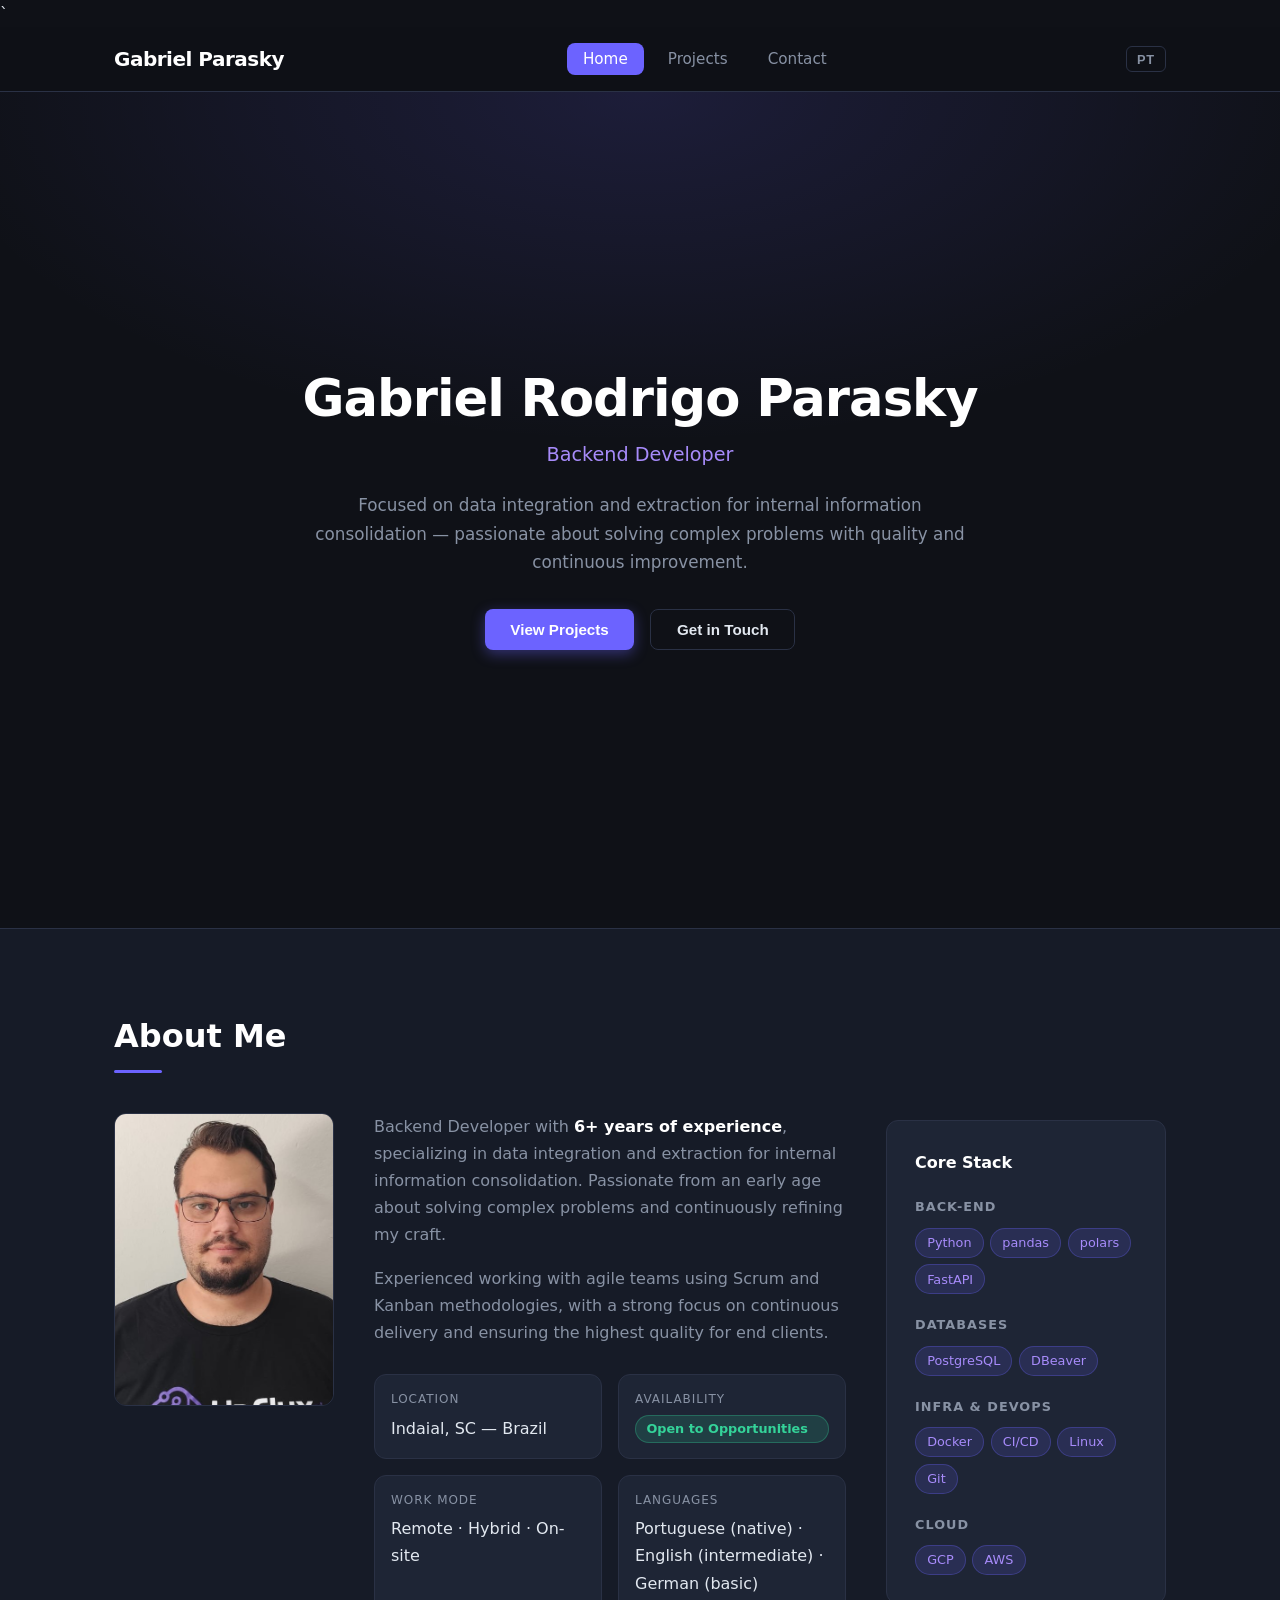
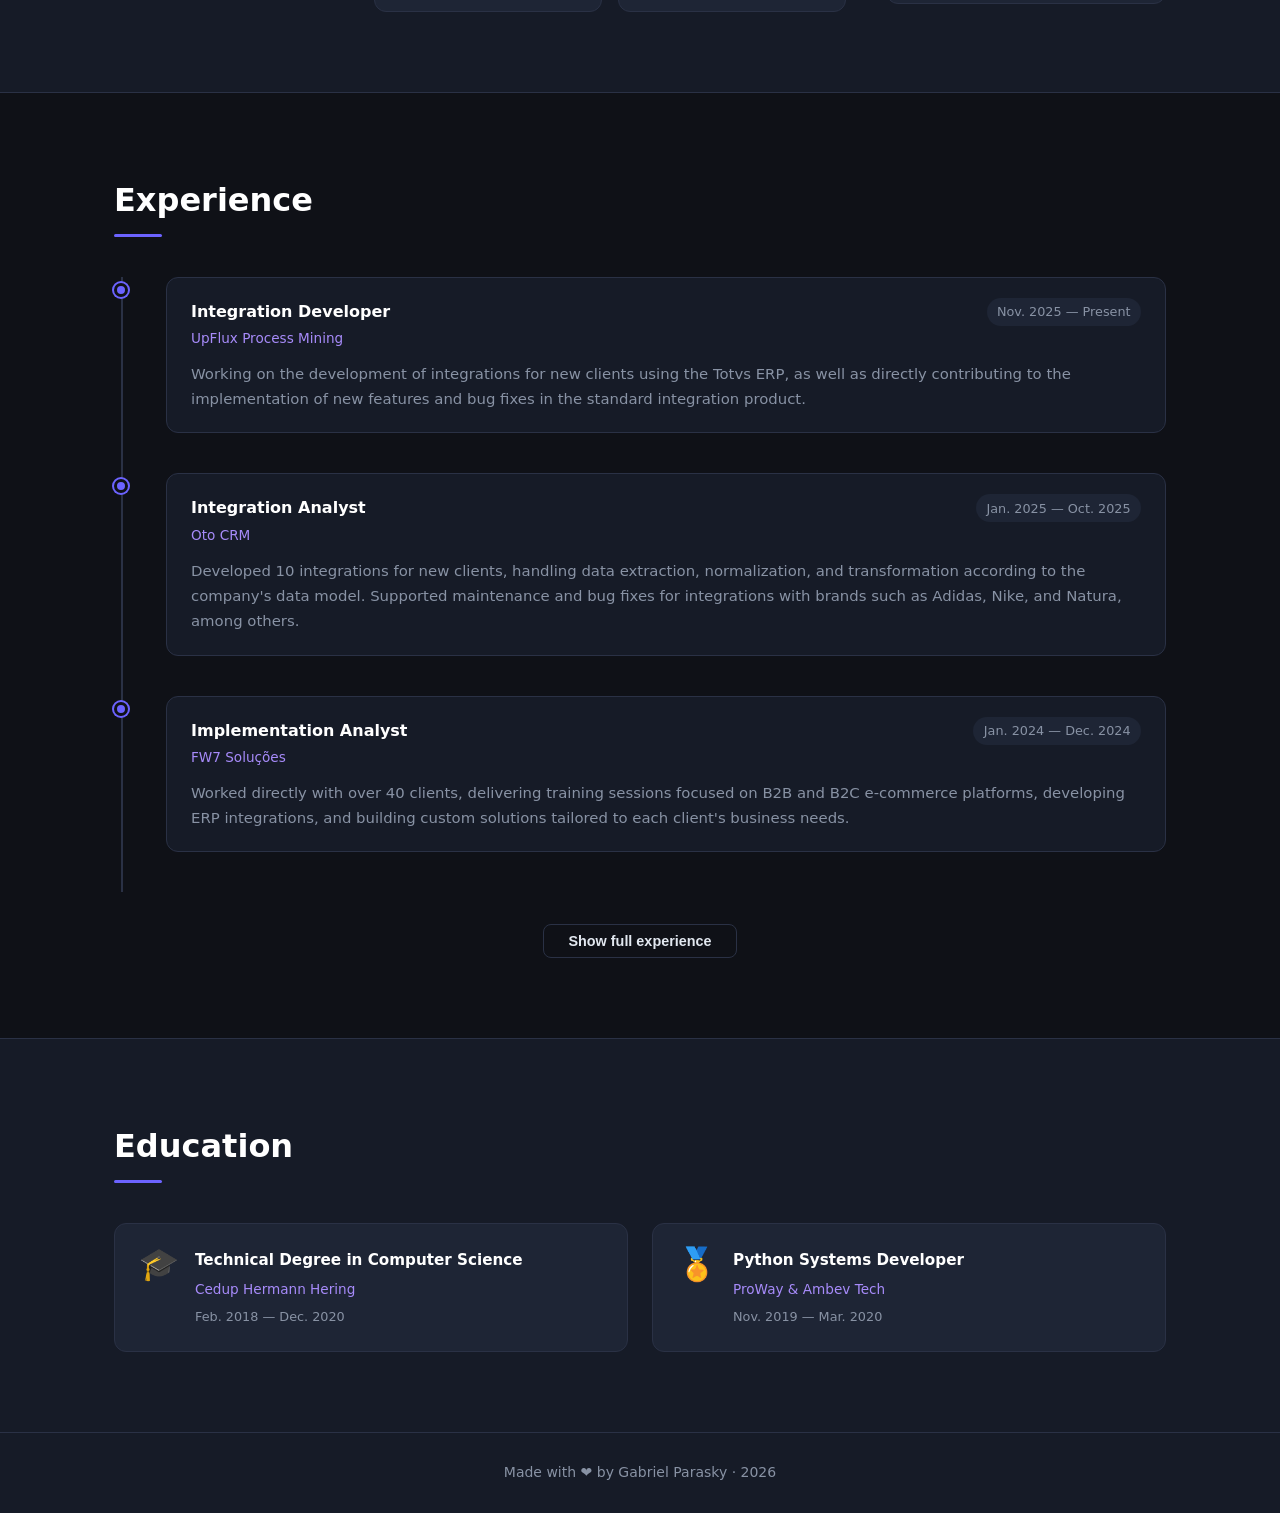
==== index.html @ 92af4a08 "Adding missing experiences" ====
<!DOCTYPE html>
<html lang="en">
<head>
  <meta charset="UTF-8" />
  <meta name="viewport" content="width=device-width, initial-scale=1.0" />
  <title>Home — GRParasky</title>

  <!-- ===== SEO: META ===== -->
  <meta name="description" content="Gabriel Rodrigo Parasky — Backend Developer with 6+ years of experience specializing in data integration, ETL processes, and Python development. Open to new opportunities." />
  <meta name="author" content="Gabriel Rodrigo Parasky" />
  <meta name="robots" content="index, follow" />
  <meta name="google-site-verification" content="zPst24VnoP1K4fSo1nceCySUo85jEdkOX1s8OXf9bBM" />`
  
  <link rel="canonical" href="https://grparasky.github.io/portfolio-site/" />

  <!-- ===== SEO: OPEN GRAPH (LinkedIn, WhatsApp, etc.) ===== -->
  <meta property="og:type"        content="website" />
  <meta property="og:title"       content="Gabriel Parasky — Backend Developer" />
  <meta property="og:description" content="Backend Developer with 6+ years of experience in data integration, ETL and Python. Open to new opportunities." />
  <meta property="og:url"         content="https://grparasky.github.io/por`tfolio-site/" />
  <meta property="og:image" content="https://grparasky.github.io/portfolio-site/img/preview.png" />

  <!-- ===== SEO: TWITTER CARD ===== -->
  <meta name="twitter:card"        content="summary" />
  <meta name="twitter:title"       content="Gabriel Parasky — Backend Developer" />
  <meta name="twitter:description" content="Backend Developer with 6+ years of experience in data integration, ETL and Python. Open to new opportunities." />

  <!-- ===== SEO: JSON-LD (rich snippet no Google) ===== -->
  <script type="application/ld+json">
  {
    "@context": "https://schema.org",
    "@type": "Person",
    "name": "Gabriel Rodrigo Parasky",
    "jobTitle": "Backend Developer",
    "url": "https://grparasky.github.io/portfolio-site/",
    "email": "grparasky@gmail.com",
    "sameAs": [
      "https://www.linkedin.com/in/grparasky/",
      "https://github.com/GRParasky"
    ],
    "address": {
      "@type": "PostalAddress",
      "addressLocality": "Indaial",
      "addressRegion": "SC",
      "addressCountry": "BR"
    },
    "knowsAbout": ["Python", "FastAPI", "ETL", "Data Integration", "PostgreSQL", "Docker", "GCP", "AWS"]
  }
  </script>

  <link rel="icon" href="data:image/svg+xml,<svg xmlns='http://www.w3.org/2000/svg' viewBox='0 0 100 100'><text y='.9em' font-size='90'>☕</text></svg>" />
  <link rel="stylesheet" href="style.css" />
</head>
<body>

  <header>
    <nav class="navbar">
      <div class="logo">Gabriel Parasky</div>
      <ul class="nav-links">
        <li><a class="nav-link active" data-page="home" data-i18n="nav-home">Home</a></li>
        <li><a class="nav-link" data-page="projects" data-i18n="nav-projects">Projects</a></li>
        <li><a class="nav-link" data-page="contact" data-i18n="nav-contact">Contact</a></li>
      </ul>
      <div class="nav-right">
        <button class="lang-toggle" id="langToggle" aria-label="Switch language">PT</button>
        <button class="menu-toggle" aria-label="Menu">&#9776;</button>
      </div>
    </nav>
    <div class="mobile-menu" id="mobileMenu">
      <a class="mobile-link active" data-page="home" data-i18n="nav-home">Home</a>
      <a class="mobile-link" data-page="projects" data-i18n="nav-projects">Projects</a>
      <a class="mobile-link" data-page="contact" data-i18n="nav-contact">Contact</a>
    </div>
  </header>

  <!-- ===== HOME ===== -->
  <main id="page-home" class="page active">

    <section class="hero">
      <div class="hero-content">
        <h1>Gabriel Rodrigo Parasky</h1>
        <p class="role" data-i18n="hero-role">Backend Developer</p>
        <p class="tagline" data-i18n="hero-tagline">Focused on data integration and extraction for internal information consolidation — passionate about solving complex problems with quality and continuous improvement.</p>
        <div class="hero-btns">
          <button class="btn btn-primary" data-goto="projects" data-i18n="hero-btn-projects">View Projects</button>
          <button class="btn btn-outline" data-goto="contact" data-i18n="hero-btn-contact">Get in Touch</button>
        </div>
      </div>
    </section>

    <section class="about">
      <div class="container">
        <h2 class="section-title fade-up" data-i18n="about-title">About Me</h2>
        <div class="about-grid">

          <div class="about-photo fade-up">
            <img src="img/photo.jpg" alt="Gabriel Parasky" class="profile-photo" />
          </div>

          <div class="about-text fade-up">
            <p data-i18n-html="about-p1">Backend Developer with <strong>6+ years of experience</strong>, specializing in data integration and extraction for internal information consolidation. Passionate from an early age about solving complex problems and continuously refining my craft.</p>
            <p data-i18n="about-p2">Experienced working with agile teams using Scrum and Kanban methodologies, with a strong focus on continuous delivery and ensuring the highest quality for end clients.</p>
            <div class="info-grid">
              <div class="info-item">
                <span class="info-label" data-i18n="info-location-label">Location</span>
                <span>Indaial, SC — Brazil</span>
              </div>
              <div class="info-item">
                <span class="info-label" data-i18n="info-availability-label">Availability</span>
                <span class="badge-available" data-i18n="info-availability-value">Open to Opportunities</span>
              </div>
              <div class="info-item">
                <span class="info-label" data-i18n="info-workmode-label">Work Mode</span>
                <span data-i18n="info-workmode-value">Remote · Hybrid · On-site</span>
              </div>
              <div class="info-item">
                <span class="info-label" data-i18n="info-languages-label">Languages</span>
                <span data-i18n="info-languages-value">Portuguese (native) · English (intermediate) · German (basic)</span>
              </div>
            </div>
          </div>

          <div class="skills-panel fade-up">
            <h3 data-i18n="skills-title">Core Stack</h3>
            <div class="skill-group">
              <h4>Back-end</h4>
              <div class="tags">
                <span class="tag">Python</span>
                <span class="tag">pandas</span>
                <span class="tag">polars</span>
                <span class="tag">FastAPI</span>
              </div>
            </div>
            <div class="skill-group">
              <h4 data-i18n="skills-databases">Databases</h4>
              <div class="tags">
                <span class="tag">PostgreSQL</span>
                <span class="tag">DBeaver</span>
              </div>
            </div>
            <div class="skill-group">
              <h4>Infra &amp; DevOps</h4>
              <div class="tags">
                <span class="tag">Docker</span>
                <span class="tag">CI/CD</span>
                <span class="tag">Linux</span>
                <span class="tag">Git</span>
              </div>
            </div>
            <div class="skill-group">
              <h4>Cloud</h4>
              <div class="tags">
                <span class="tag">GCP</span>
                <span class="tag">AWS</span>
              </div>
            </div>
          </div>

        </div>
      </div>
    </section>

    <section class="experience">
      <div class="container">
        <h2 class="section-title fade-up" data-i18n="exp-title">Experience</h2>
        <div class="timeline">

          <div class="timeline-item fade-up">
            <div class="tl-dot"></div>
            <div class="tl-content">
              <div class="tl-header">
                <div>
                  <h3 data-i18n="exp1-role">Integration Developer</h3>
                  <p class="company">UpFlux Process Mining</p>
                </div>
                <span class="period" data-i18n="exp1-period">Nov. 2025 — Present</span>
              </div>
              <p data-i18n="exp1-desc">Working on the development of integrations for new clients using the Totvs ERP, as well as directly contributing to the implementation of new features and bug fixes in the standard integration product.</p>
            </div>
          </div>

          <div class="timeline-item fade-up">
            <div class="tl-dot"></div>
            <div class="tl-content">
              <div class="tl-header">
                <div>
                  <h3 data-i18n="exp2-role">Integration Analyst</h3>
                  <p class="company">Oto CRM</p>
                </div>
                <span class="period" data-i18n="exp2-period">Jan. 2025 — Oct. 2025</span>
              </div>
              <p data-i18n="exp2-desc">Developed 10 integrations for new clients, handling data extraction, normalization, and transformation according to the company's data model. Supported maintenance and bug fixes for integrations with brands such as Adidas, Nike, and Natura, among others.</p>
            </div>
          </div>

          <div class="timeline-item fade-up">
            <div class="tl-dot"></div>
            <div class="tl-content">
              <div class="tl-header">
                <div>
                  <h3 data-i18n="exp3-role">Implementation Analyst</h3>
                  <p class="company">FW7 Soluções</p>
                </div>
                <span class="period" data-i18n="exp3-period">Jan. 2024 — Dec. 2024</span>
              </div>
              <p data-i18n="exp3-desc">Worked directly with over 40 clients, delivering training sessions focused on B2B and B2C e-commerce platforms, developing ERP integrations, and building custom solutions tailored to each client's business needs.</p>
            </div>
          </div>

          <!-- Extra experiences (hidden by default) -->
          <div class="timeline-extra" id="timelineExtra">

            <div class="timeline-item">
              <div class="tl-dot"></div>
              <div class="tl-content">
                <div class="tl-header">
                  <div>
                    <h3 data-i18n="exp5-role">Support Analyst</h3>
                    <p class="company">FW7 Soluções</p>
                  </div>
                  <span class="period" data-i18n="exp5-period">Jan. 2023 — Dec. 2023</span>
                </div>
                <p data-i18n="exp5-desc">Provided customer support for inquiries and adjustment requests, delivered training sessions to end users, and maintained integrations to implement new tools and ensure system performance.</p>
              </div>
            </div>

            <div class="timeline-item">
              <div class="tl-dot"></div>
              <div class="tl-content">
                <div class="tl-header">
                  <div>
                    <h3 data-i18n="exp4-role">Data Intern</h3>
                    <p class="company">Kovi</p>
                  </div>
                  <span class="period" data-i18n="exp4-period">Jun. 2021 — Jun. 2022</span>
                </div>
                <p data-i18n="exp4-desc">Developed ETL processes for internal data extraction, making data available for querying across multiple management dashboards.</p>
              </div>
            </div>

            <div class="timeline-item">
              <div class="tl-dot"></div>
              <div class="tl-content">
                <div class="tl-header">
                  <div>
                    <h3 data-i18n="exp6-role">Data Engineer</h3>
                    <p class="company">Ambev Tech</p>
                  </div>
                  <span class="period" data-i18n="exp6-period">Nov. 2019 — Apr. 2021</span>
                </div>
                <p data-i18n="exp6-desc">Joined the Data team focused on engineering activities in the Azure environment: script development with Databricks, data extraction from APIs, databases and spreadsheets, transformation with PySpark, loading with Spark, and pipeline structuring with Data Factory.</p>
              </div>
            </div>

          </div>

        </div>

        <div class="exp-toggle-wrap">
          <button class="btn btn-outline exp-toggle" id="expToggle" data-i18n="exp-show-more">Show full experience</button>
        </div>

      </div>
    </section>

    <section class="education">
      <div class="container">
        <h2 class="section-title fade-up" data-i18n="edu-title">Education</h2>
        <div class="edu-grid">
          <div class="edu-card fade-up">
            <div class="edu-icon">🎓</div>
            <div>
              <h3 data-i18n="edu1-course">Technical Degree in Computer Science</h3>
              <p class="edu-place">Cedup Hermann Hering</p>
              <p class="edu-year" data-i18n="edu1-period">Feb. 2018 — Dec. 2020</p>
            </div>
          </div>
          <div class="edu-card fade-up">
            <div class="edu-icon">🏅</div>
            <div>
              <h3 data-i18n="edu2-course">Python Systems Developer</h3>
              <p class="edu-place">ProWay &amp; Ambev Tech</p>
              <p class="edu-year" data-i18n="edu2-period">Nov. 2019 — Mar. 2020</p>
            </div>
          </div>
        </div>
      </div>
    </section>

  </main>

  <!-- ===== PROJECTS ===== -->
  <main id="page-projects" class="page">
    <div class="container page-wrap">
      <h2 class="section-title" data-i18n="projects-title">Projects</h2>
      <p class="page-sub" data-i18n="projects-sub">Featured works and contributions.</p>
      <div class="projects-grid">

        <div class="project-card featured fade-up">
          <span class="feat-badge" data-i18n="proj-featured">Featured</span>
          <div class="proj-header">
            <img src="https://gabrielparasky.com.br/img/projects/drone%20icon.png" alt="MRP Drone" class="proj-icon-img" />
            <span class="badge-wip" data-i18n="proj-wip-status">In Development</span>
          </div>
          <h3 data-i18n="proj1-title">MRP Drone</h3>
          <p data-i18n="proj1-desc">Landing page for a drone photography and videography channel. Built as a freelance project, featuring hero, about, portfolio, contact and social sections.</p>
          <div class="tags">
            <span class="tag">Vite</span>
            <span class="tag">React</span>
            <span class="tag">CSS Modules</span>
          </div>
        </div>

      </div>
    </div>
  </main>

  <!-- ===== CONTACT ===== -->
  <main id="page-contact" class="page">
    <div class="container page-wrap">
      <h2 class="section-title" data-i18n="contact-title">Get in Touch</h2>
      <p class="page-sub" data-i18n="contact-sub">Have an opportunity, a project idea, or just want to connect? I'd love to hear from you.</p>
      <div class="contact-grid">

        <div class="contact-info fade-up">
          <h3 data-i18n="contact-talk-title">Let's Talk</h3>
          <p data-i18n="contact-talk-desc">I'm open to new opportunities, projects, and collaborations. I typically respond within 24 hours.</p>
          <div class="contact-links">
            <a href="mailto:grparasky@gmail.com" class="contact-item">
              <span class="c-icon">✉️</span>
              <div>
                <strong>E-mail</strong>
                <span>grparasky@gmail.com</span>
              </div>
            </a>
            <a href="https://www.linkedin.com/in/grparasky/" target="_blank" rel="noopener" class="contact-item">
              <span class="c-icon">💼</span>
              <div>
                <strong>LinkedIn</strong>
                <span>linkedin.com/in/grparasky</span>
              </div>
            </a>
            <a href="https://github.com/GRParasky" target="_blank" rel="noopener" class="contact-item">
              <span class="c-icon">🐙</span>
              <div>
                <strong>GitHub</strong>
                <span>github.com/GRParasky</span>
              </div>
            </a>
          </div>
        </div>

        <form class="contact-form fade-up" id="contactForm" novalidate>
          <div class="form-group">
            <label for="name" data-i18n="form-name-label">Name</label>
            <input type="text" id="name" data-i18n-placeholder="form-name-placeholder" placeholder="Your full name" required />
          </div>
          <div class="form-group">
            <label for="email">E-mail</label>
            <input type="email" id="email" placeholder="your@email.com" required />
          </div>
          <div class="form-group">
            <label for="subject" data-i18n="form-subject-label">Subject</label>
            <input type="text" id="subject" data-i18n-placeholder="form-subject-placeholder" placeholder="e.g., Job opportunity" />
          </div>
          <div class="form-group">
            <label for="message" data-i18n="form-message-label">Message</label>
            <textarea id="message" rows="5" data-i18n-placeholder="form-message-placeholder" placeholder="Write your message..." required></textarea>
          </div>
          <button type="submit" class="btn btn-primary btn-full" data-i18n="form-submit">Send Message</button>
          <p class="form-success" id="formSuccess" data-i18n="form-success">✅ Message sent! I'll get back to you soon.</p>
        </form>

      </div>
    </div>
  </main>

  <footer>
    <div class="container">
      <p><span data-i18n="footer-text">Made with ❤️ by Gabriel Parasky ·</span> <span id="year"></span></p>
    </div>
  </footer>

  <script src="app.js"></script>
  <script>
    if (new URLSearchParams(window.location.search).get('lang') === 'pt') {
      if (typeof applyTranslations === 'function' && currentLang === 'en') {
        applyTranslations('pt')
      }
    }
  </script>
</body>
</html>
---- style.css ----
/* ===== RESET & BASE ===== */
*, *::before, *::after { box-sizing: border-box; margin: 0; padding: 0; }

:root {
  --bg:       #0f1117;
  --bg2:      #161b27;
  --bg3:      #1e2535;
  --border:   #2a3145;
  --accent:   #6c63ff;
  --accent2:  #a78bfa;
  --text:     #e2e8f0;
  --muted:    #8892a4;
  --success:  #34d399;
  --radius:   12px;
  --shadow:   0 4px 24px rgba(0,0,0,0.4);
}

html { scroll-behavior: smooth; }

body {
  font-family: 'Segoe UI', system-ui, -apple-system, sans-serif;
  background: var(--bg);
  color: var(--text);
  line-height: 1.7;
  min-height: 100vh;
  display: flex;
  flex-direction: column;
}

a { color: inherit; text-decoration: none; }
strong { color: #fff; }

/* ===== LAYOUT ===== */
.container { max-width: 1100px; margin: 0 auto; padding: 0 1.5rem; }
.page { display: none; flex: 1; }
.page.active { display: block; }
.page-wrap { padding: 5rem 1.5rem 6rem; max-width: 1100px; margin: 0 auto; }
.page-sub { color: var(--muted); margin-bottom: 3rem; font-size: 1.05rem; }

/* ===== HEADER / NAV ===== */
header {
  position: sticky;
  top: 0;
  z-index: 100;
  background: rgba(15, 17, 23, 0.92);
  backdrop-filter: blur(12px);
  border-bottom: 1px solid var(--border);
}

.navbar {
  max-width: 1100px;
  margin: 0 auto;
  padding: 0 1.5rem;
  height: 64px;
  display: flex;
  align-items: center;
  justify-content: space-between;
}

.logo {
  font-weight: 700;
  font-size: 1.25rem;
  color: #fff;
  letter-spacing: -0.5px;
}

.nav-links {
  list-style: none;
  display: flex;
  gap: 0.5rem;
}

.nav-link {
  padding: 0.45rem 1rem;
  border-radius: 8px;
  cursor: pointer;
  color: var(--muted);
  font-size: 0.95rem;
  transition: color 0.2s, background 0.2s;
}
.nav-link:hover { color: var(--text); background: var(--bg3); }
.nav-link.active { color: #fff; background: var(--accent); }

.nav-right {
  display: flex;
  align-items: center;
  gap: 0.5rem;
}

.lang-toggle {
  background: none;
  border: 1px solid var(--border);
  color: var(--muted);
  font-size: 0.8rem;
  font-weight: 600;
  letter-spacing: 0.05em;
  padding: 0.3rem 0.65rem;
  border-radius: 6px;
  cursor: pointer;
  transition: color 0.2s, border-color 0.2s, background 0.2s;
}
.lang-toggle:hover {
  color: var(--text);
  border-color: var(--accent);
  background: var(--bg3);
}

.menu-toggle {
  display: none;
  background: none;
  border: none;
  color: var(--text);
  font-size: 1.5rem;
  cursor: pointer;
  padding: 0.25rem;
}

/* mobile menu */
.mobile-menu {
  display: none;
  flex-direction: column;
  padding: 0.5rem 1.5rem 1rem;
  gap: 0.25rem;
  border-top: 1px solid var(--border);
}
.mobile-menu.open { display: flex; }
.mobile-link {
  padding: 0.6rem 0.75rem;
  border-radius: 8px;
  cursor: pointer;
  color: var(--muted);
  font-size: 0.95rem;
  transition: color 0.2s, background 0.2s;
}
.mobile-link:hover { color: var(--text); background: var(--bg3); }
.mobile-link.active { color: #fff; background: var(--accent); }

/* ===== SECTION TITLE ===== */
.section-title {
  font-size: clamp(1.6rem, 3vw, 2rem);
  font-weight: 700;
  color: #fff;
  margin-bottom: 2.5rem;
  position: relative;
  display: inline-block;
}
.section-title::after {
  content: '';
  display: block;
  height: 3px;
  width: 48px;
  background: var(--accent);
  border-radius: 2px;
  margin-top: 6px;
}

/* ===== HERO ===== */
.hero {
  min-height: calc(100vh - 64px);
  display: flex;
  align-items: center;
  justify-content: center;
  text-align: center;
  padding: 4rem 1.5rem;
  background: radial-gradient(ellipse 80% 60% at 50% 0%, rgba(108,99,255,0.15) 0%, transparent 70%);
}

.hero-content { max-width: 680px; }

.hero-content {
  animation: heroFadeUp 0.75s ease both;
}
@keyframes heroFadeUp {
  from { opacity: 0; transform: translateY(28px); }
  to   { opacity: 1; transform: translateY(0); }
}

.hero h1 {
  font-size: clamp(2.2rem, 5vw, 3.2rem);
  font-weight: 800;
  color: #fff;
  letter-spacing: -1px;
  line-height: 1.1;
}

.role {
  margin-top: 0.75rem;
  font-size: 1.2rem;
  color: var(--accent2);
  font-weight: 500;
}

.tagline {
  margin: 1.25rem 0 2rem;
  color: var(--muted);
  font-size: 1.05rem;
}

.hero-btns { display: flex; gap: 1rem; justify-content: center; flex-wrap: wrap; }

/* ===== BUTTONS ===== */
.btn {
  padding: 0.7rem 1.6rem;
  border-radius: 8px;
  font-size: 0.95rem;
  font-weight: 600;
  cursor: pointer;
  border: none;
  transition: transform 0.15s, opacity 0.15s, box-shadow 0.15s;
}
.btn:hover { transform: translateY(-2px); opacity: 0.92; }
.btn:active { transform: translateY(0); }
.btn-primary {
  background: var(--accent);
  color: #fff;
  box-shadow: 0 4px 14px rgba(108,99,255,0.4);
}
.btn-outline {
  background: transparent;
  color: var(--text);
  border: 1.5px solid var(--border);
}
.btn-outline:hover { border-color: var(--accent); color: var(--accent2); }
.btn-full { width: 100%; justify-content: center; }

/* ===== ABOUT ===== */
.about {
  padding: 5rem 0;
  background: var(--bg2);
  border-top: 1px solid var(--border);
  border-bottom: 1px solid var(--border);
}

.about-grid {
  display: grid;
  grid-template-columns: 220px 1fr 280px;
  gap: 2.5rem;
  align-items: center;
}

.about-photo {
  position: sticky;
  top: 88px;
  align-self: start;
  background: var(--bg3);
  border: 1px solid var(--border);
  border-radius: var(--radius);
  overflow: hidden;
  aspect-ratio: 3 / 4;
}
.profile-photo {
  width: 100%;
  height: 100%;
  object-fit: cover;
  display: block;
}


.about-text p { color: var(--muted); margin-bottom: 1rem; }

.info-grid {
  display: grid;
  grid-template-columns: 1fr 1fr;
  gap: 1rem;
  margin-top: 1.75rem;
}
.info-item {
  background: var(--bg3);
  border: 1px solid var(--border);
  border-radius: var(--radius);
  padding: 0.9rem 1rem;
  display: flex;
  flex-direction: column;
  gap: 0.3rem;
}
.info-label { font-size: 0.75rem; text-transform: uppercase; letter-spacing: 0.08em; color: var(--muted); }
.badge-available {
  display: inline-block;
  background: rgba(52,211,153,0.15);
  color: var(--success);
  border: 1px solid rgba(52,211,153,0.3);
  border-radius: 20px;
  padding: 0.15rem 0.65rem;
  font-size: 0.8rem;
  font-weight: 600;
}

.skills-panel {
  background: var(--bg3);
  border: 1px solid var(--border);
  border-radius: var(--radius);
  padding: 1.75rem;
}
.skills-panel h3 { color: #fff; font-size: 1rem; margin-bottom: 1.25rem; }
.skill-group { margin-bottom: 1.25rem; }
.skill-group:last-child { margin-bottom: 0; }
.skill-group h4 { font-size: 0.8rem; text-transform: uppercase; letter-spacing: 0.08em; color: var(--muted); margin-bottom: 0.6rem; }

.tags { display: flex; flex-wrap: wrap; gap: 0.4rem; }
.tag {
  background: rgba(108,99,255,0.15);
  color: var(--accent2);
  border: 1px solid rgba(108,99,255,0.3);
  border-radius: 20px;
  padding: 0.2rem 0.7rem;
  font-size: 0.8rem;
  font-weight: 500;
}

/* ===== EXPERIENCE ===== */
.experience { padding: 5rem 0; }

.timeline { position: relative; padding-left: 1.5rem; }
.timeline::before {
  content: '';
  position: absolute;
  left: 7px;
  top: 0;
  bottom: 0;
  width: 2px;
  background: var(--border);
}

.timeline-item { position: relative; margin-bottom: 2.5rem; padding-left: 1.75rem; }
.timeline-item:last-child { margin-bottom: 0; }

.timeline-extra {
  max-height: 0;
  overflow: hidden;
  transition: max-height 0.4s ease, opacity 0.3s ease;
  opacity: 0;
  /* compensate so the absolutely-positioned tl-dot isn't clipped */
  margin-left: -2rem;
  padding-left: 2rem;
}
.timeline-extra.open {
  max-height: 600px;
  opacity: 1;
}

.exp-toggle-wrap {
  margin-top: 2rem;
  text-align: center;
}
.exp-toggle {
  font-size: 0.9rem;
  padding: 0.5rem 1.5rem;
}

.tl-dot {
  position: absolute;
  left: -1.5rem;
  top: 6px;
  width: 14px;
  height: 14px;
  border-radius: 50%;
  background: var(--accent);
  border: 3px solid var(--bg);
  box-shadow: 0 0 0 2px var(--accent);
}

.tl-content {
  background: var(--bg2);
  border: 1px solid var(--border);
  border-radius: var(--radius);
  padding: 1.25rem 1.5rem;
}

.tl-header {
  display: flex;
  justify-content: space-between;
  align-items: flex-start;
  flex-wrap: wrap;
  gap: 0.5rem;
  margin-bottom: 0.75rem;
}
.tl-header h3 { font-size: 1rem; color: #fff; }
.company { font-size: 0.85rem; color: var(--accent2); margin-top: 2px; }
.period {
  font-size: 0.8rem;
  color: var(--muted);
  background: var(--bg3);
  padding: 0.2rem 0.65rem;
  border-radius: 20px;
  white-space: nowrap;
}
.tl-content > p { color: var(--muted); font-size: 0.93rem; }

/* ===== EDUCATION ===== */
.education {
  padding: 5rem 0;
  background: var(--bg2);
  border-top: 1px solid var(--border);
}

.edu-grid { display: grid; grid-template-columns: 1fr 1fr; gap: 1.5rem; }
.edu-card {
  background: var(--bg3);
  border: 1px solid var(--border);
  border-radius: var(--radius);
  padding: 1.5rem;
  display: flex;
  gap: 1rem;
  align-items: flex-start;
  transition: border-color 0.2s;
}
.edu-icon { font-size: 2rem; line-height: 1; }
.edu-card h3 { font-size: 0.95rem; color: #fff; margin-bottom: 0.3rem; }
.edu-place { font-size: 0.85rem; color: var(--accent2); }
.edu-year { font-size: 0.8rem; color: var(--muted); margin-top: 0.25rem; }

/* ===== WIP BOX ===== */
.wip-box {
  display: flex;
  flex-direction: column;
  align-items: center;
  justify-content: center;
  text-align: center;
  gap: 1rem;
  padding: 5rem 2rem;
  background: var(--bg2);
  border: 2px dashed var(--border);
  border-radius: var(--radius);
  max-width: 520px;
  margin: 0 auto;
}
.wip-icon { font-size: 3rem; }
.wip-box h3 { font-size: 1.4rem; color: #fff; }
.wip-box p { color: var(--muted); }

.badge-wip {
  display: inline-block;
  background: rgba(251,191,36,0.12);
  color: #fbbf24;
  border: 1px solid rgba(251,191,36,0.3);
  border-radius: 20px;
  padding: 0.2rem 0.65rem;
  font-size: 0.75rem;
  font-weight: 600;
}

/* ===== PROJECTS ===== */
.projects-grid {
  display: grid;
  grid-template-columns: repeat(auto-fill, minmax(320px, 1fr));
  gap: 1.5rem;
}

.project-card {
  background: var(--bg2);
  border: 1px solid var(--border);
  border-radius: var(--radius);
  padding: 1.5rem;
  position: relative;
  display: flex;
  flex-direction: column;
  gap: 0.75rem;
  transition: border-color 0.2s, transform 0.2s, box-shadow 0.2s;
}
.project-card:hover {
  border-color: var(--accent);
  transform: translateY(-4px);
  box-shadow: var(--shadow);
}
.project-card.featured { border-color: rgba(108,99,255,0.5); background: rgba(108,99,255,0.05); }

.feat-badge {
  position: absolute;
  top: -1px;
  right: 1.25rem;
  background: var(--accent);
  color: #fff;
  font-size: 0.7rem;
  font-weight: 700;
  text-transform: uppercase;
  letter-spacing: 0.08em;
  padding: 0.2rem 0.65rem;
  border-radius: 0 0 6px 6px;
}

.proj-header { display: flex; justify-content: space-between; align-items: center; }
.proj-icon { font-size: 2rem; }
.proj-icon-img { width: 2.5rem; height: 2.5rem; object-fit: contain; }
.proj-links { display: flex; gap: 0.5rem; }
.proj-link {
  font-size: 0.78rem;
  font-weight: 600;
  padding: 0.3rem 0.7rem;
  border-radius: 6px;
  background: var(--bg3);
  border: 1px solid var(--border);
  color: var(--muted);
  transition: color 0.2s, border-color 0.2s;
}
.proj-link:hover { color: var(--text); border-color: var(--muted); }
.proj-link.proj-demo { color: var(--accent2); border-color: rgba(108,99,255,0.3); }
.proj-link.proj-demo:hover { background: rgba(108,99,255,0.15); border-color: var(--accent); }

.project-card h3 { font-size: 1rem; color: #fff; }
.project-card p { color: var(--muted); font-size: 0.9rem; flex: 1; }

/* ===== CONTACT ===== */
.contact-grid {
  display: grid;
  grid-template-columns: 1fr 1.4fr;
  gap: 3rem;
  align-items: start;
}

.contact-info h3 { font-size: 1.2rem; color: #fff; margin-bottom: 0.75rem; }
.contact-info > p { color: var(--muted); margin-bottom: 1.75rem; }

.contact-links { display: flex; flex-direction: column; gap: 0.75rem; }
.contact-item {
  display: flex;
  align-items: center;
  gap: 1rem;
  padding: 1rem 1.25rem;
  background: var(--bg2);
  border: 1px solid var(--border);
  border-radius: var(--radius);
  transition: border-color 0.2s, transform 0.15s;
}
.contact-item:hover { border-color: var(--accent); transform: translateX(4px); }
.c-icon { font-size: 1.5rem; }
.contact-item div { display: flex; flex-direction: column; gap: 0.15rem; }
.contact-item strong { font-size: 0.9rem; color: #fff; }
.contact-item span { font-size: 0.82rem; color: var(--muted); }

/* ===== FORM ===== */
.contact-form {
  background: var(--bg2);
  border: 1px solid var(--border);
  border-radius: var(--radius);
  padding: 2rem;
  display: flex;
  flex-direction: column;
  gap: 1.25rem;
}

.form-group { display: flex; flex-direction: column; gap: 0.4rem; }
.form-group label { font-size: 0.85rem; font-weight: 600; color: var(--text); }

.contact-form input,
.contact-form textarea {
  background: var(--bg3);
  border: 1.5px solid var(--border);
  border-radius: 8px;
  padding: 0.65rem 0.9rem;
  color: var(--text);
  font-size: 0.95rem;
  font-family: inherit;
  transition: border-color 0.2s, box-shadow 0.2s;
  resize: vertical;
}
.contact-form input::placeholder,
.contact-form textarea::placeholder { color: var(--muted); }
.contact-form input:focus,
.contact-form textarea:focus {
  outline: none;
  border-color: var(--accent);
  box-shadow: 0 0 0 3px rgba(108,99,255,0.15);
}

.form-success {
  display: none;
  background: rgba(52,211,153,0.1);
  border: 1px solid rgba(52,211,153,0.3);
  color: var(--success);
  border-radius: 8px;
  padding: 0.75rem 1rem;
  font-size: 0.9rem;
  text-align: center;
}
.form-success.show { display: block; }

/* ===== SCROLL ANIMATIONS ===== */
.fade-up {
  opacity: 0;
  transform: translateY(28px);
  transition: opacity 0.6s ease, transform 0.6s ease;
}
.fade-up.visible {
  opacity: 1;
  transform: translateY(0);
}

/* ===== FOOTER ===== */
footer {
  border-top: 1px solid var(--border);
  padding: 1.75rem 0;
  text-align: center;
  color: var(--muted);
  font-size: 0.875rem;
  background: var(--bg2);
}

/* ===== RESPONSIVE ===== */
@media (max-width: 768px) {
  .nav-links { display: none; }
  .menu-toggle { display: block; }

  .about-grid { grid-template-columns: 1fr; }
  .about-photo { position: static; aspect-ratio: 1 / 1; max-width: 180px; }
  .contact-grid { grid-template-columns: 1fr; }

  .info-grid { grid-template-columns: 1fr; }

  .edu-grid { grid-template-columns: 1fr; }

  .projects-grid { grid-template-columns: 1fr; }

  .hero-btns { flex-direction: column; align-items: center; }
  .hero-btns .btn { width: 100%; max-width: 280px; }

  .tl-header { flex-direction: column; }

  .page-wrap { padding: 3rem 1.25rem 4rem; }

  .about, .experience, .education { padding: 3.5rem 0; }
}
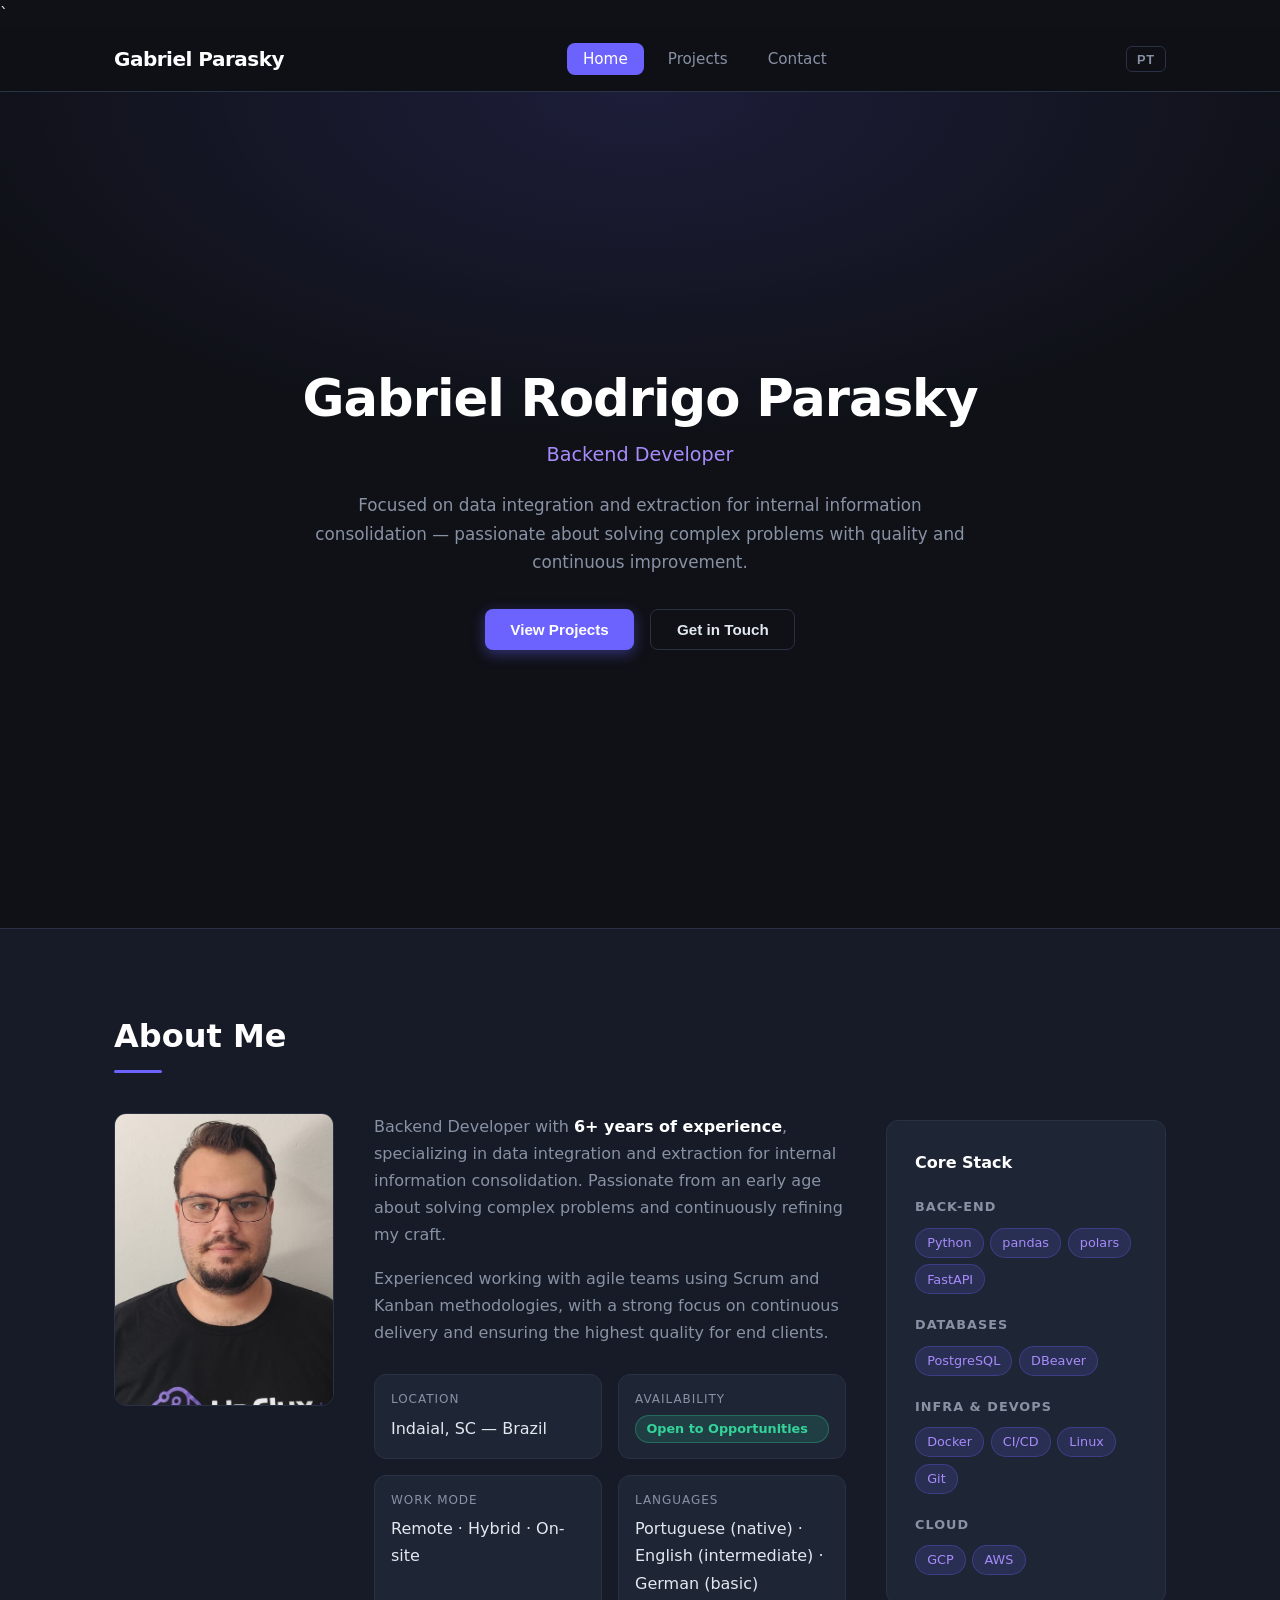
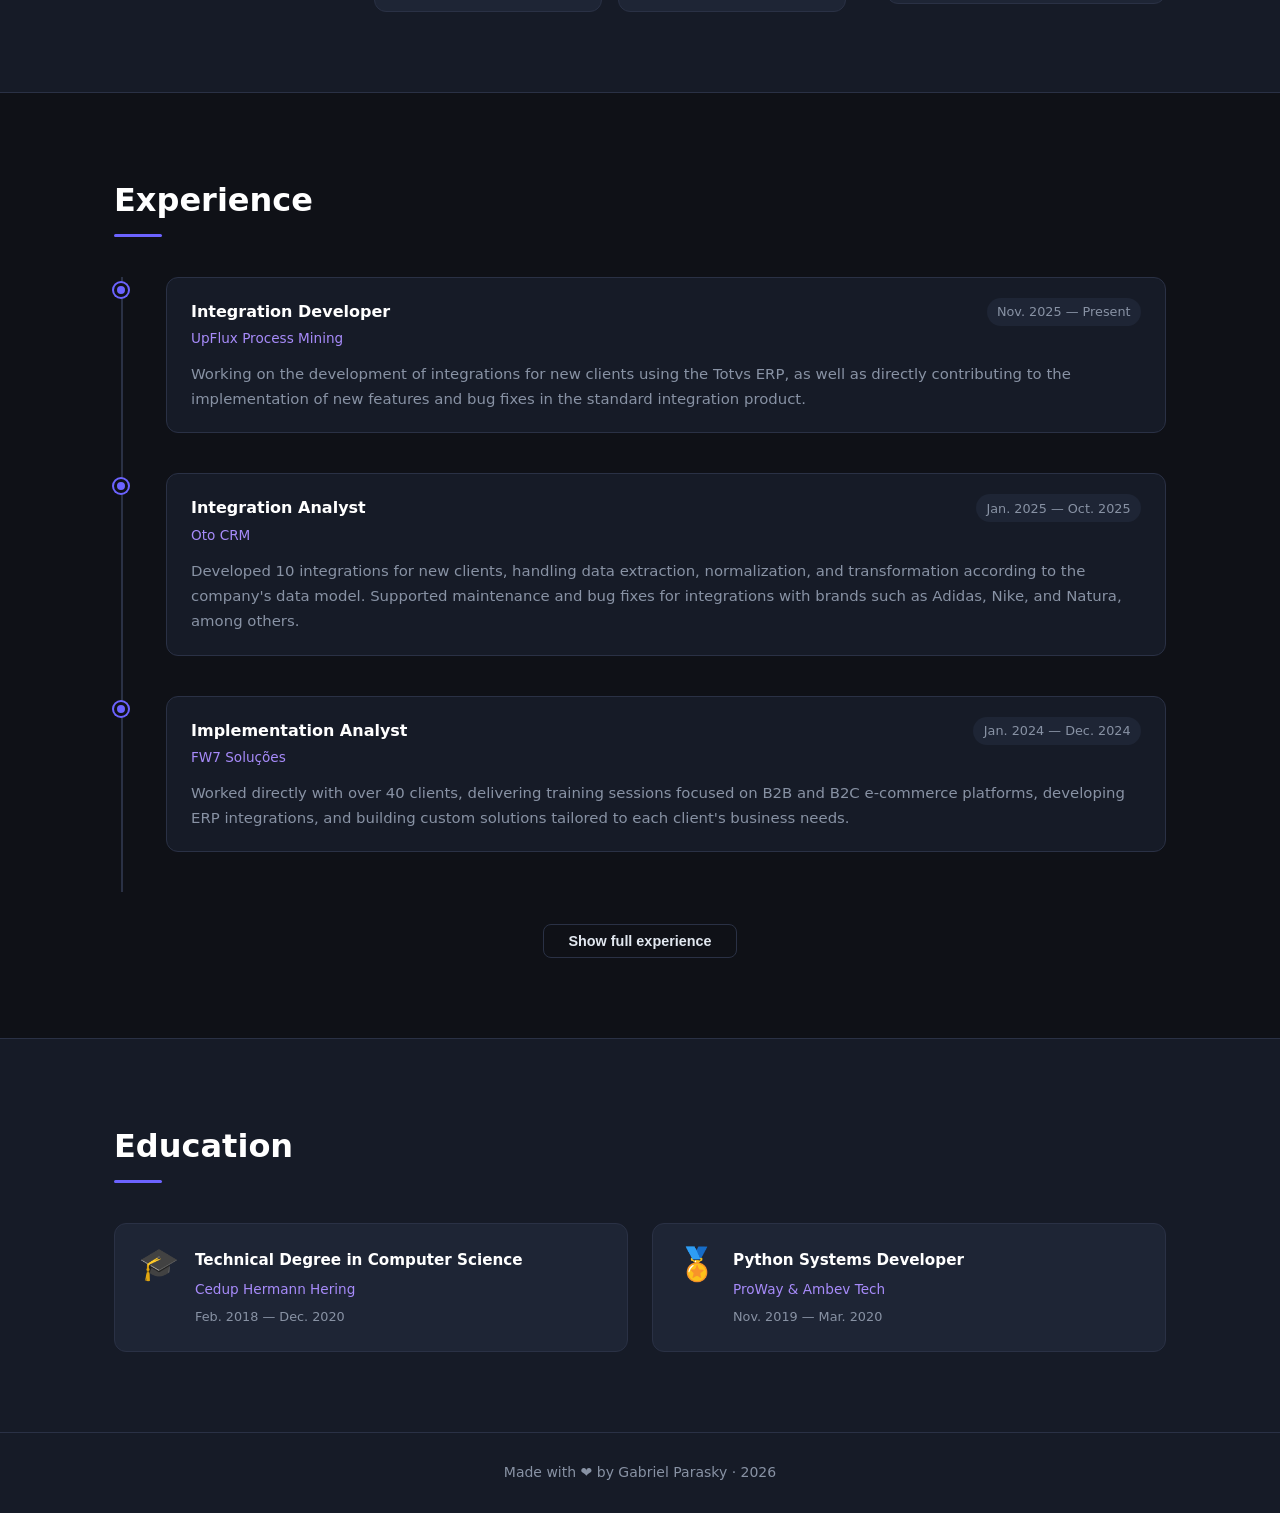
==== commit 37874eb4: "Fixing email sending, including names of fields" ====
--- a/index.html
+++ b/index.html
@@ -353,19 +353,19 @@
         <form class="contact-form fade-up" id="contactForm" novalidate>
           <div class="form-group">
             <label for="name" data-i18n="form-name-label">Name</label>
-            <input type="text" id="name" data-i18n-placeholder="form-name-placeholder" placeholder="Your full name" required />
+            <input type="text" id="name" name="name" data-i18n-placeholder="form-name-placeholder" placeholder="Your full name" required />
           </div>
           <div class="form-group">
             <label for="email">E-mail</label>
-            <input type="email" id="email" placeholder="your@email.com" required />
+            <input type="email" id="email" name="email" placeholder="your@email.com" required />
           </div>
           <div class="form-group">
             <label for="subject" data-i18n="form-subject-label">Subject</label>
-            <input type="text" id="subject" data-i18n-placeholder="form-subject-placeholder" placeholder="e.g., Job opportunity" />
+            <input type="text" id="subject" name="subject" data-i18n-placeholder="form-subject-placeholder" placeholder="e.g., Job opportunity" />
           </div>
           <div class="form-group">
             <label for="message" data-i18n="form-message-label">Message</label>
-            <textarea id="message" rows="5" data-i18n-placeholder="form-message-placeholder" placeholder="Write your message..." required></textarea>
+            <textarea id="message" name="message" rows="5" data-i18n-placeholder="form-message-placeholder" placeholder="Write your message..." required></textarea>
           </div>
           <button type="submit" class="btn btn-primary btn-full" data-i18n="form-submit">Send Message</button>
           <p class="form-success" id="formSuccess" data-i18n="form-success">✅ Message sent! I'll get back to you soon.</p>
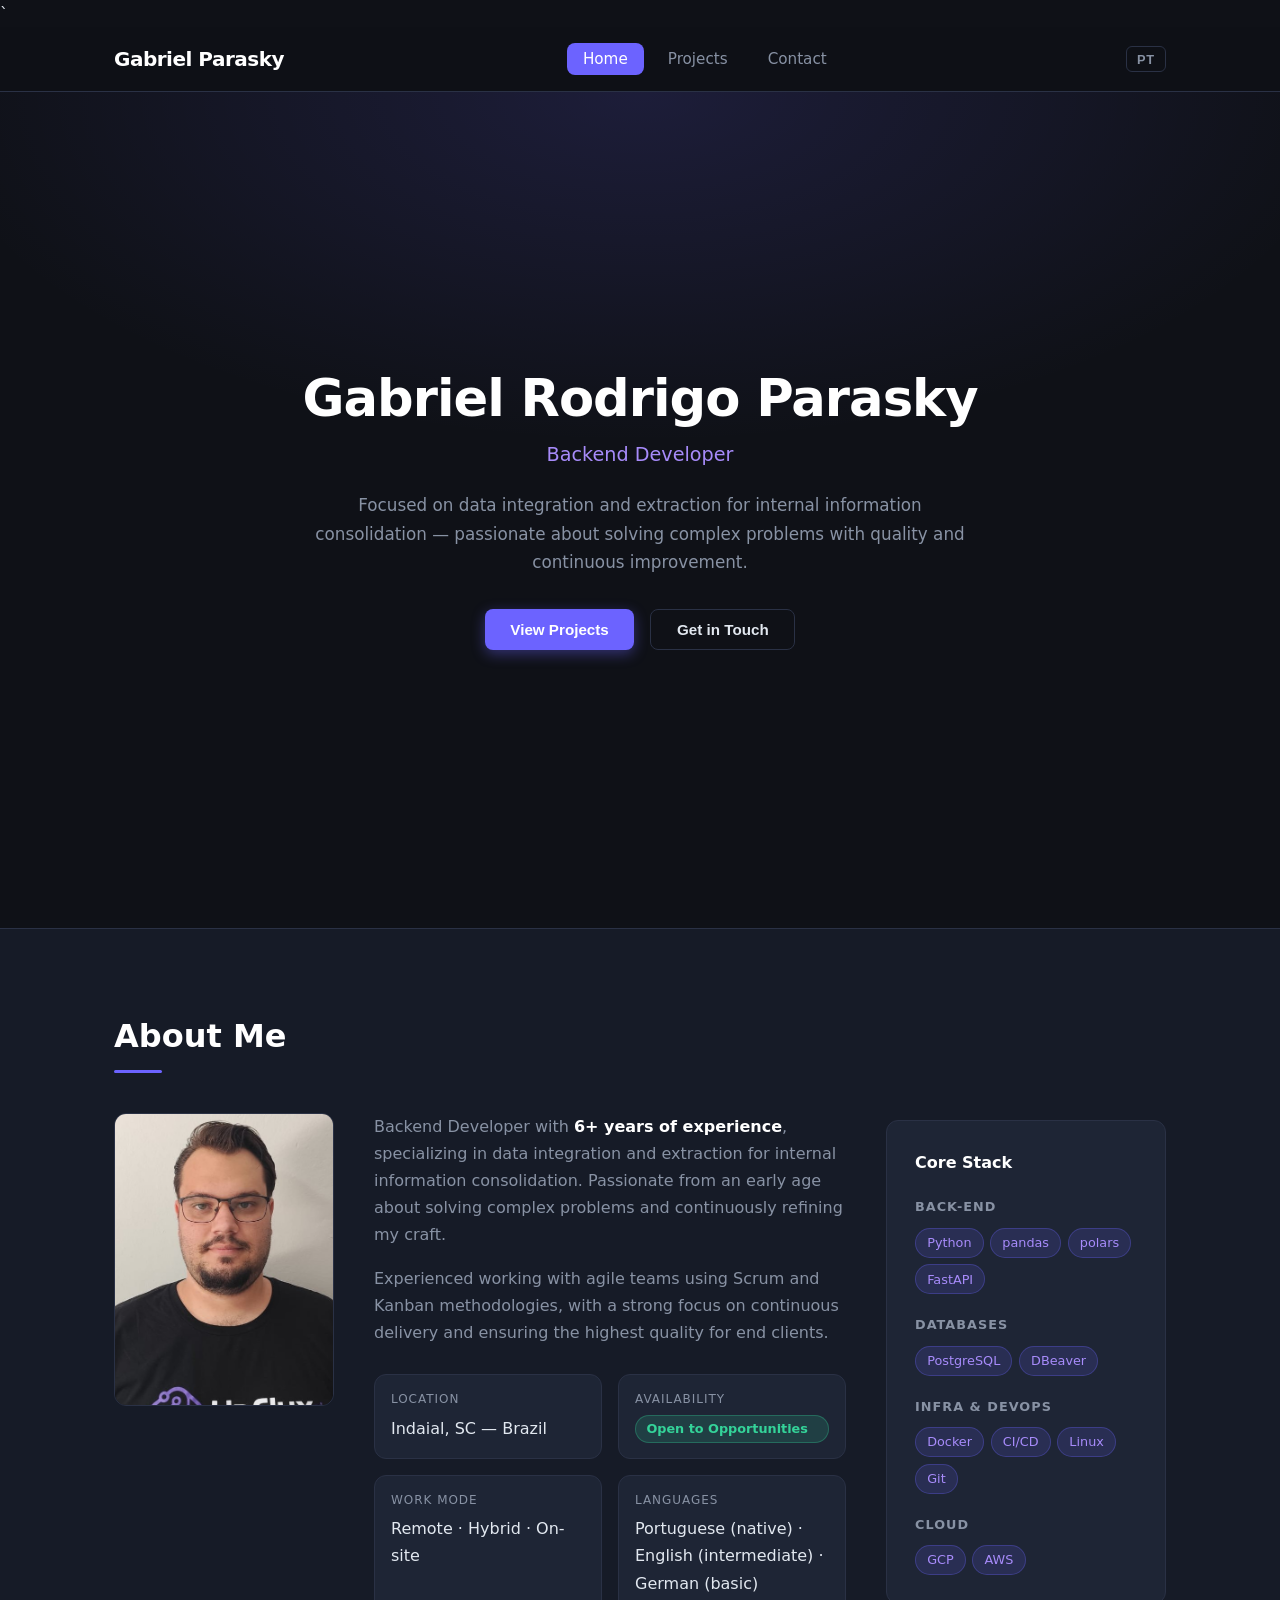
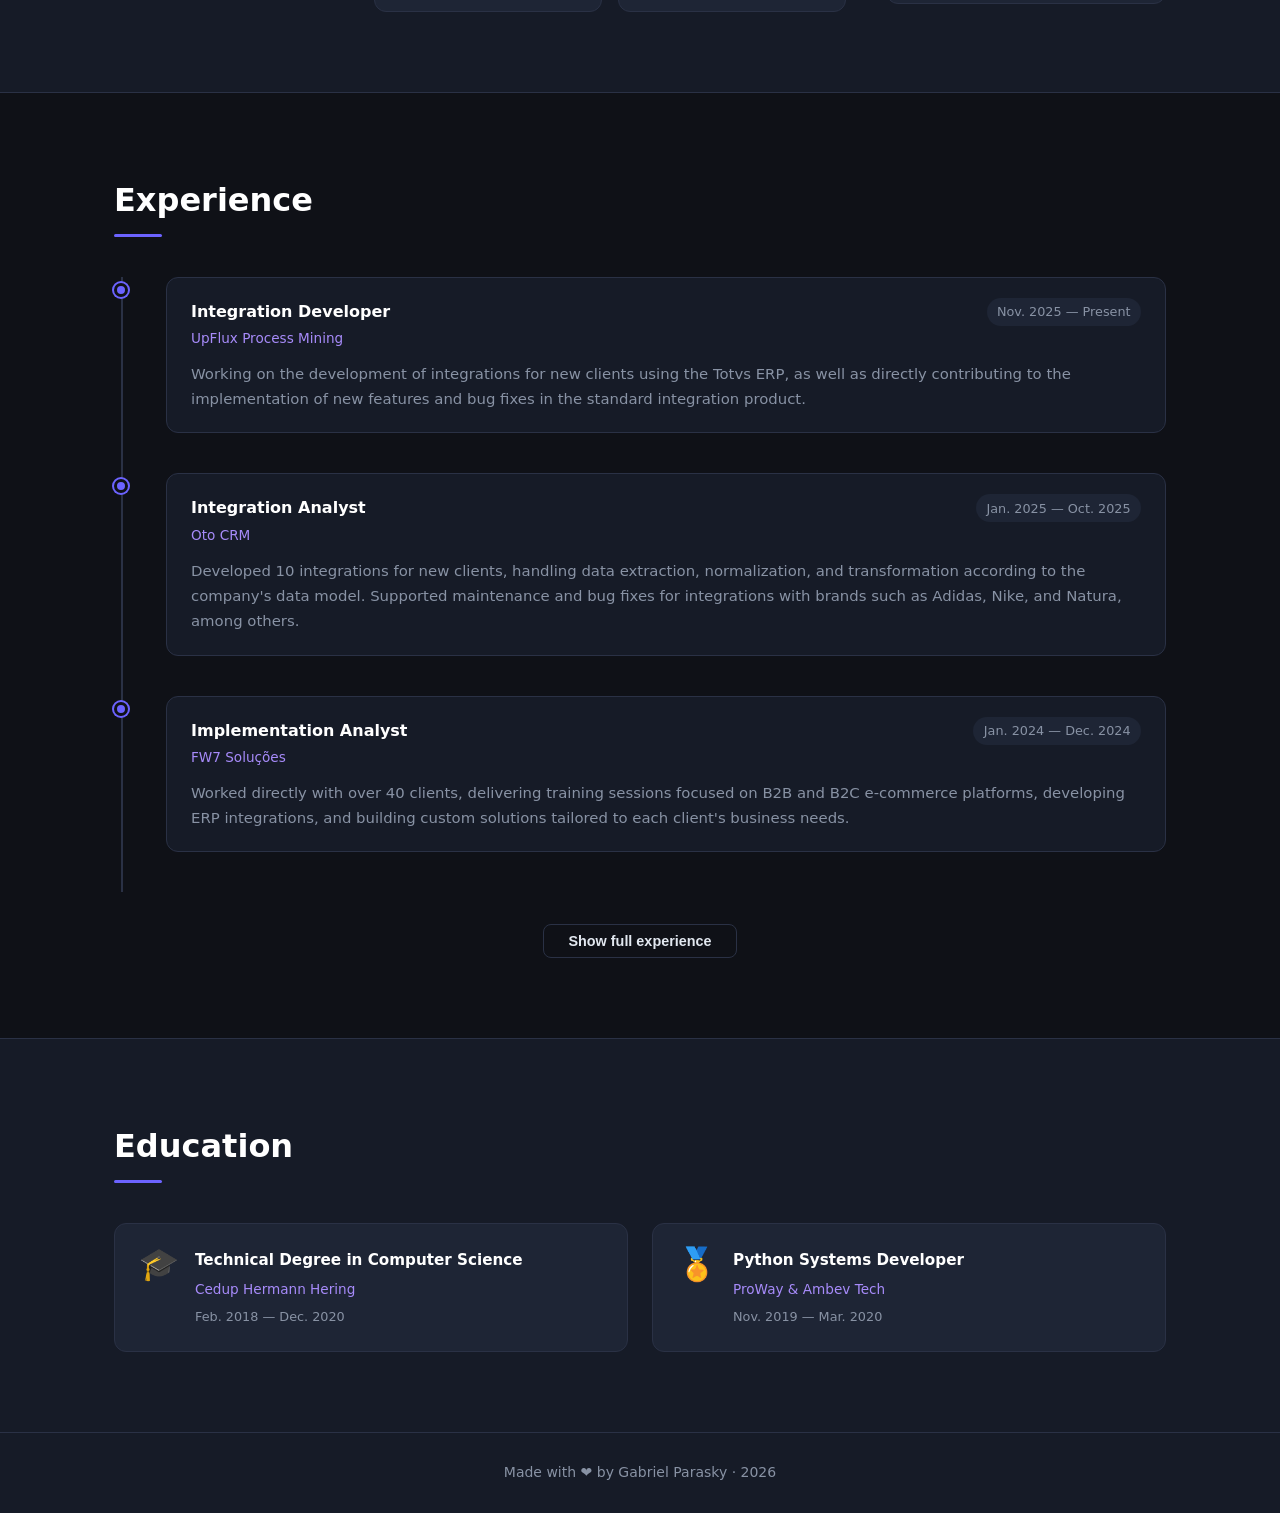
==== commit fa3aae8e: "Adding visual information for MRP Drone site project" ====
--- a/index.html
+++ b/index.html
@@ -296,11 +296,12 @@
       <p class="page-sub" data-i18n="projects-sub">Featured works and contributions.</p>
       <div class="projects-grid">
 
-        <div class="project-card featured fade-up">
+        <a class="project-card featured fade-up" href="https://grparasky.github.io/mrp-drone-site/" target="_blank" rel="noopener">
           <span class="feat-badge" data-i18n="proj-featured">Featured</span>
+          <img class="proj-preview" src="img/projects/mrp-drone-preview.jpg" alt="MRP Drone preview" />
           <div class="proj-header">
             <img src="https://gabrielparasky.com.br/img/projects/drone%20icon.png" alt="MRP Drone" class="proj-icon-img" />
-            <span class="badge-wip" data-i18n="proj-wip-status">In Development</span>
+            <span class="badge-live" data-i18n="proj-live-status">Live</span>
           </div>
           <h3 data-i18n="proj1-title">MRP Drone</h3>
           <p data-i18n="proj1-desc">Landing page for a drone photography and videography channel. Built as a freelance project, featuring hero, about, portfolio, contact and social sections.</p>
@@ -309,7 +310,7 @@
             <span class="tag">React</span>
             <span class="tag">CSS Modules</span>
           </div>
-        </div>
+        </a>
 
       </div>
     </div>
--- a/style.css
+++ b/style.css
@@ -439,6 +439,26 @@
   font-weight: 600;
 }
 
+.badge-live {
+  display: inline-block;
+  background: rgba(52,211,153,0.12);
+  color: var(--success);
+  border: 1px solid rgba(52,211,153,0.3);
+  border-radius: 20px;
+  padding: 0.2rem 0.65rem;
+  font-size: 0.75rem;
+  font-weight: 600;
+}
+
+.proj-preview {
+  width: 100%;
+  height: 160px;
+  object-fit: cover;
+  object-position: top;
+  border-radius: 8px;
+  border: 1px solid var(--border);
+}
+
 /* ===== PROJECTS ===== */
 .projects-grid {
   display: grid;
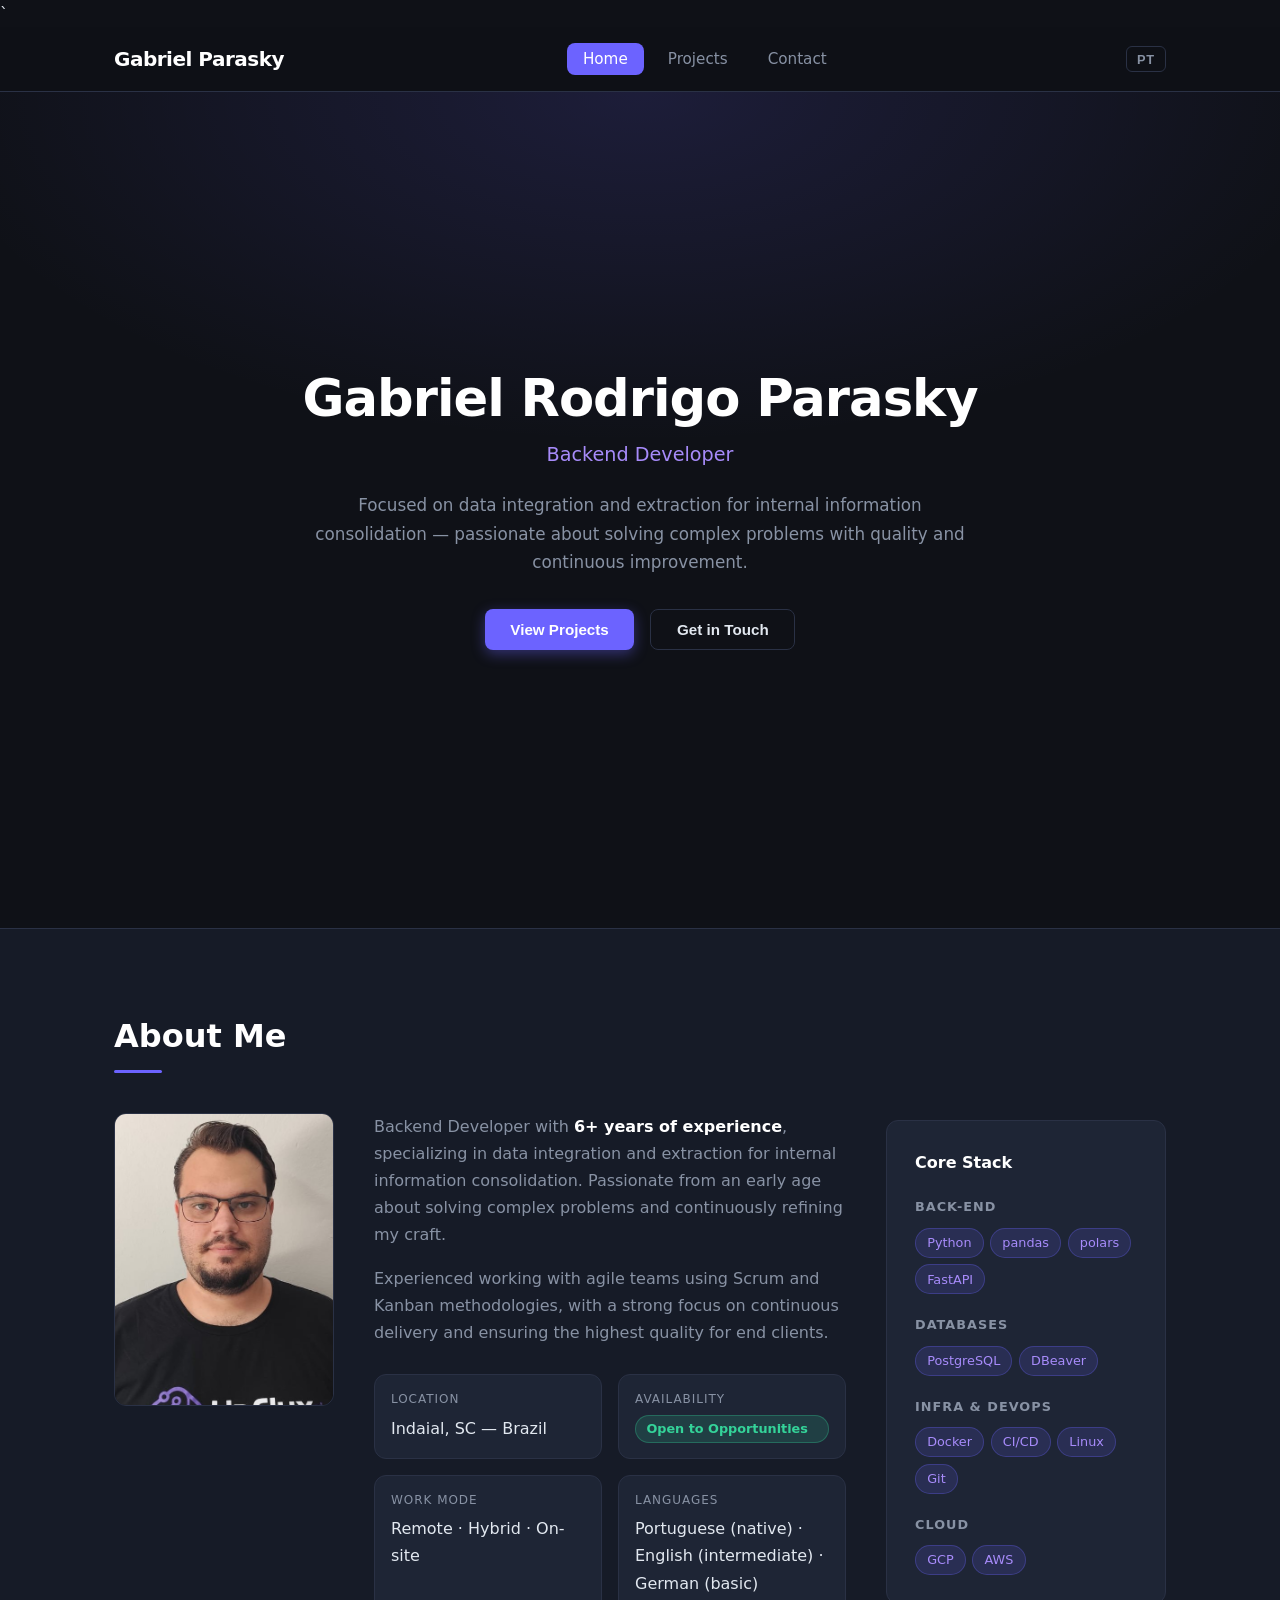
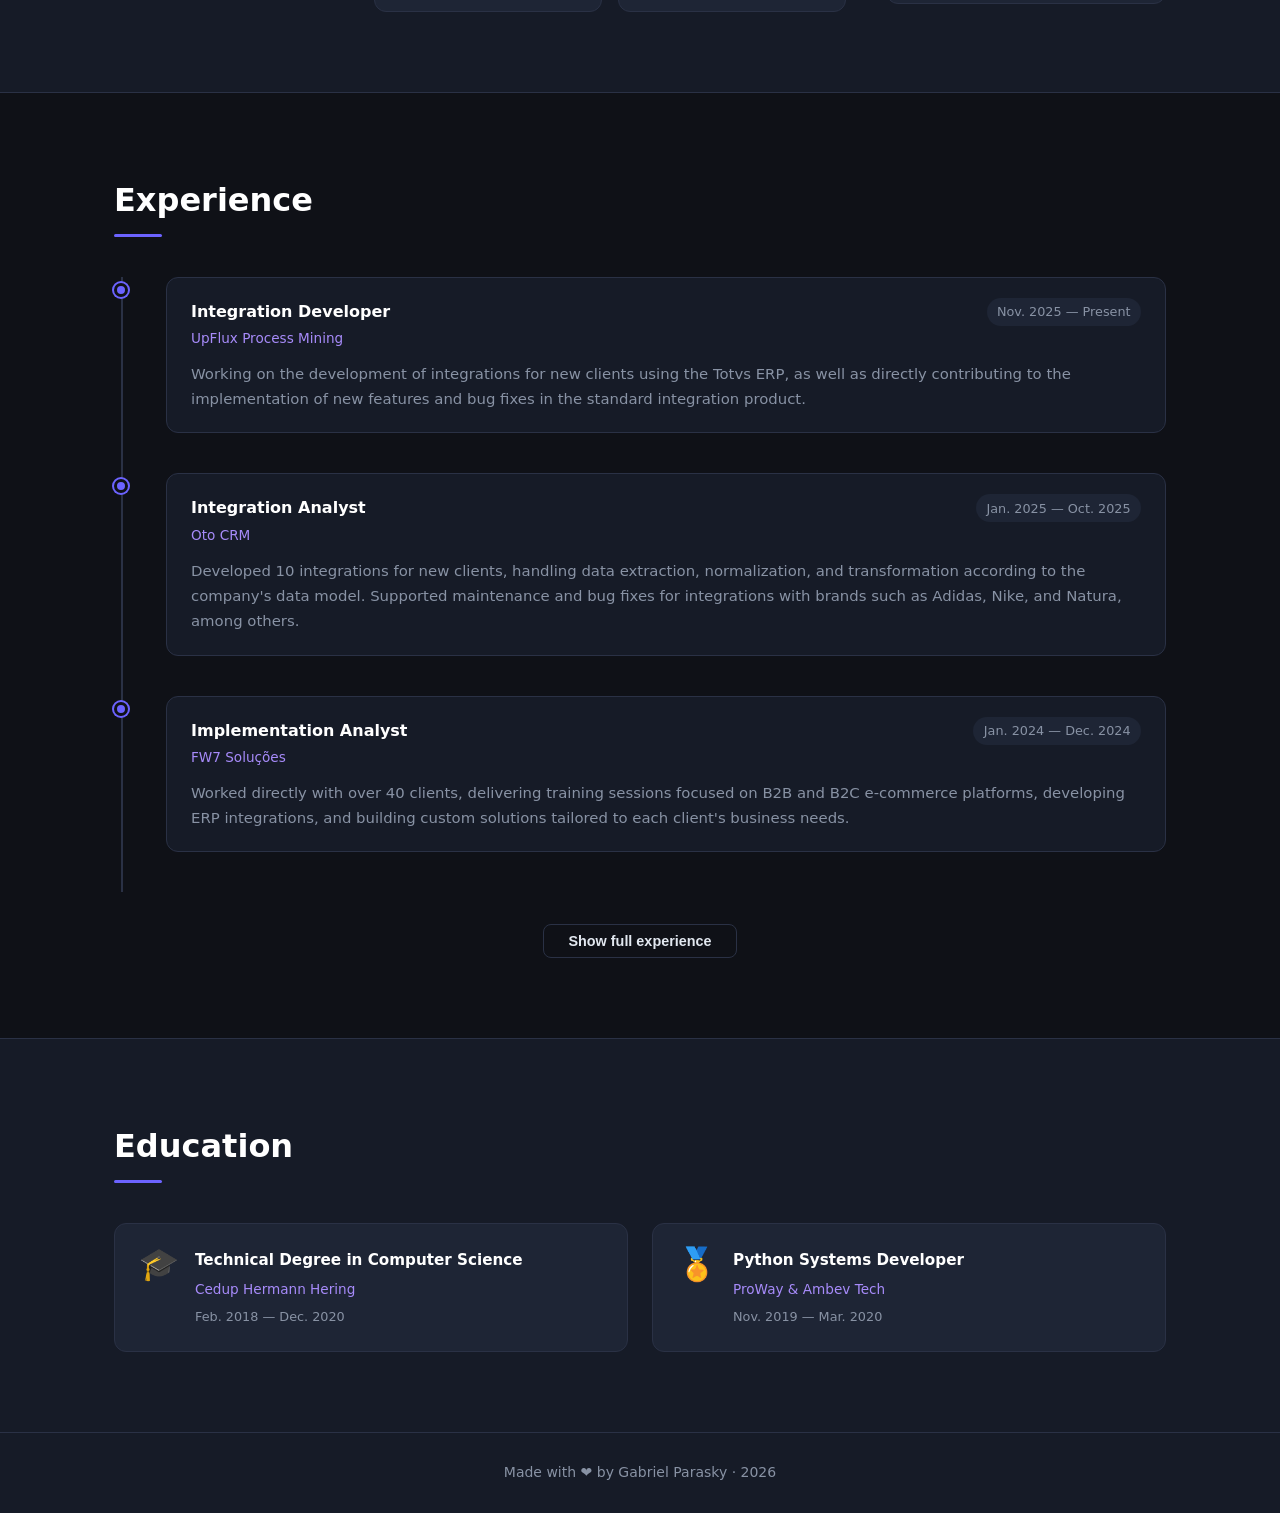
==== commit 21a81433: "Correcting image from MRP Drone site project card and making more visible for redirectings" ====
--- a/index.html
+++ b/index.html
@@ -298,7 +298,7 @@
 
         <a class="project-card featured fade-up" href="https://grparasky.github.io/mrp-drone-site/" target="_blank" rel="noopener">
           <span class="feat-badge" data-i18n="proj-featured">Featured</span>
-          <img class="proj-preview" src="img/projects/mrp-drone-preview.jpg" alt="MRP Drone preview" />
+          <img class="proj-preview" src="img/projects/mrp-drone-preview.png" alt="MRP Drone preview" />
           <div class="proj-header">
             <img src="https://gabrielparasky.com.br/img/projects/drone%20icon.png" alt="MRP Drone" class="proj-icon-img" />
             <span class="badge-live" data-i18n="proj-live-status">Live</span>
--- a/style.css
+++ b/style.css
@@ -480,8 +480,28 @@
 .project-card:hover {
   border-color: var(--accent);
   transform: translateY(-4px);
-  box-shadow: var(--shadow);
-}
+  box-shadow: 0 8px 32px rgba(108,99,255,0.25);
+  cursor: pointer;
+}
+
+.project-card::after {
+  content: '↗ Visit Site';
+  position: absolute;
+  inset: 0;
+  background: rgba(108,99,255,0.08);
+  border-radius: var(--radius);
+  display: flex;
+  align-items: center;
+  justify-content: center;
+  font-size: 0.85rem;
+  font-weight: 700;
+  color: var(--accent2);
+  letter-spacing: 0.05em;
+  opacity: 0;
+  transition: opacity 0.2s;
+  pointer-events: none;
+}
+.project-card:hover::after { opacity: 1; }
 .project-card.featured { border-color: rgba(108,99,255,0.5); background: rgba(108,99,255,0.05); }
 
 .feat-badge {
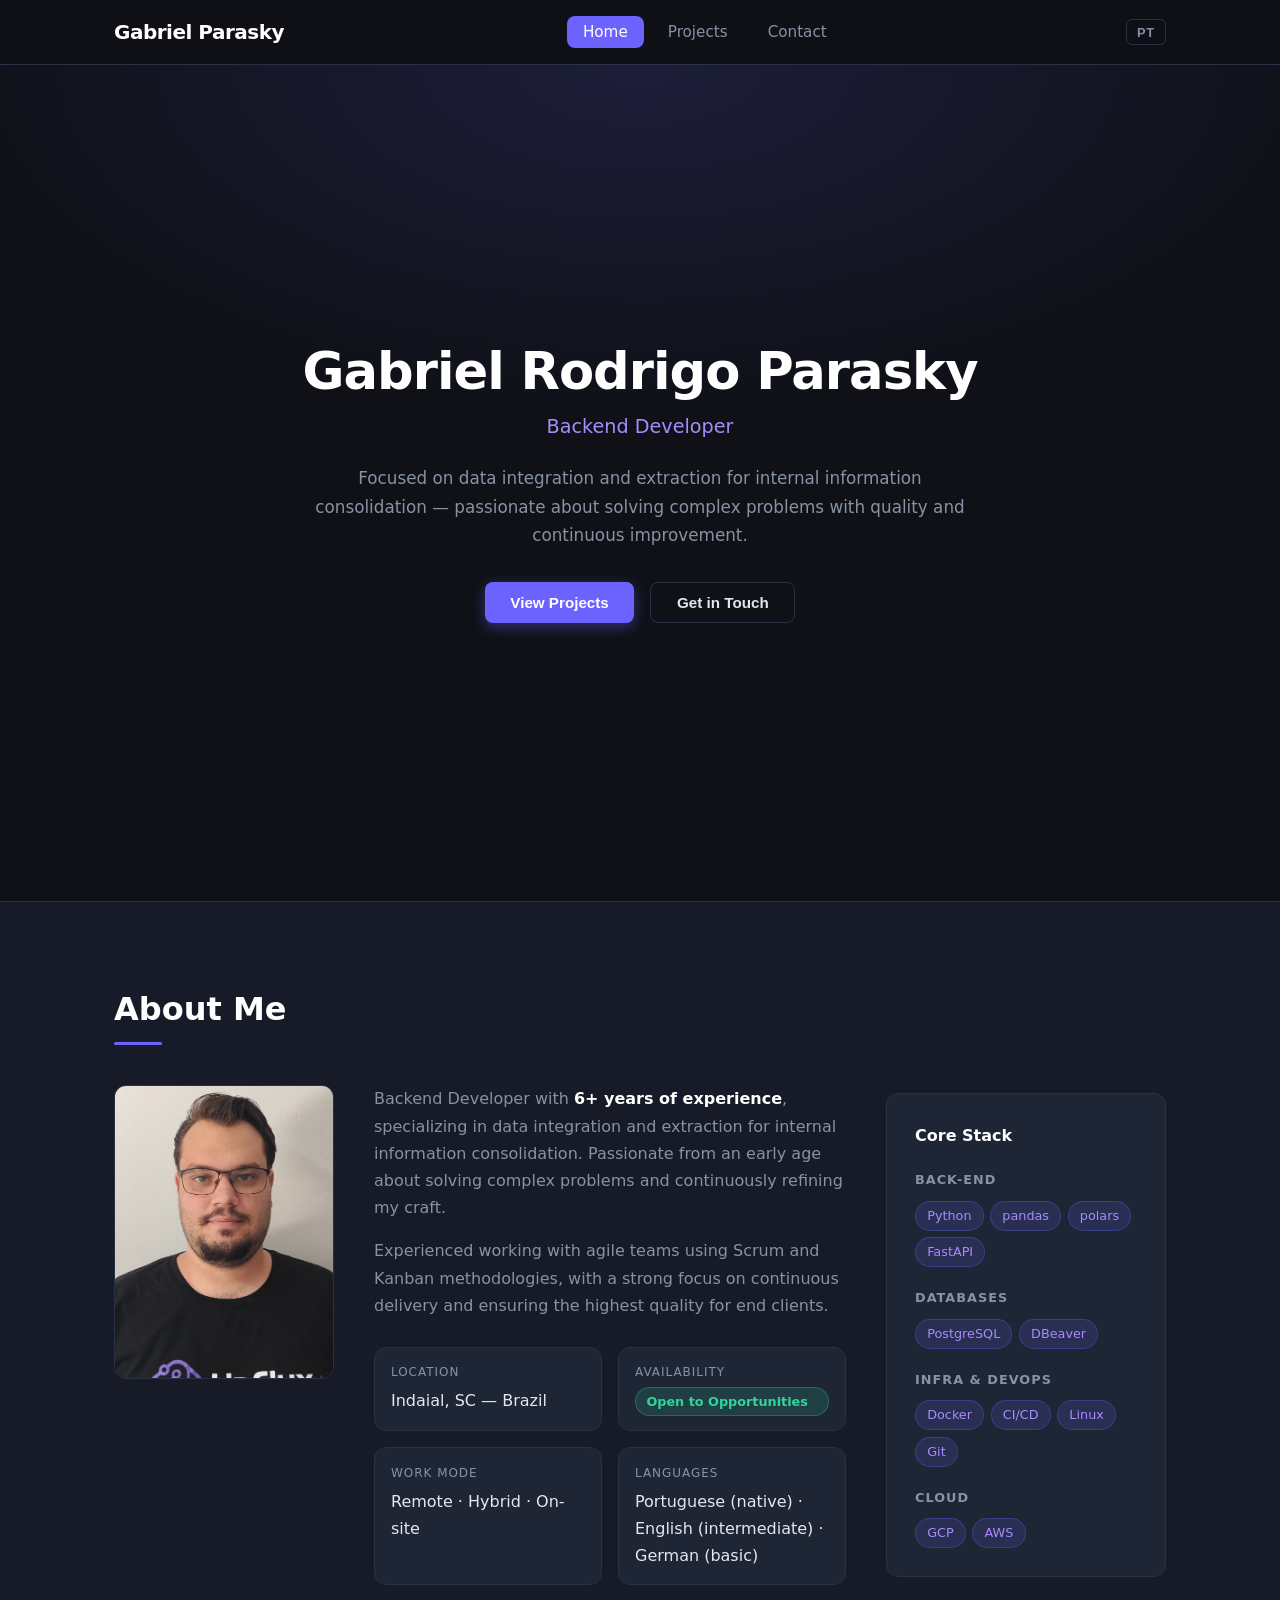
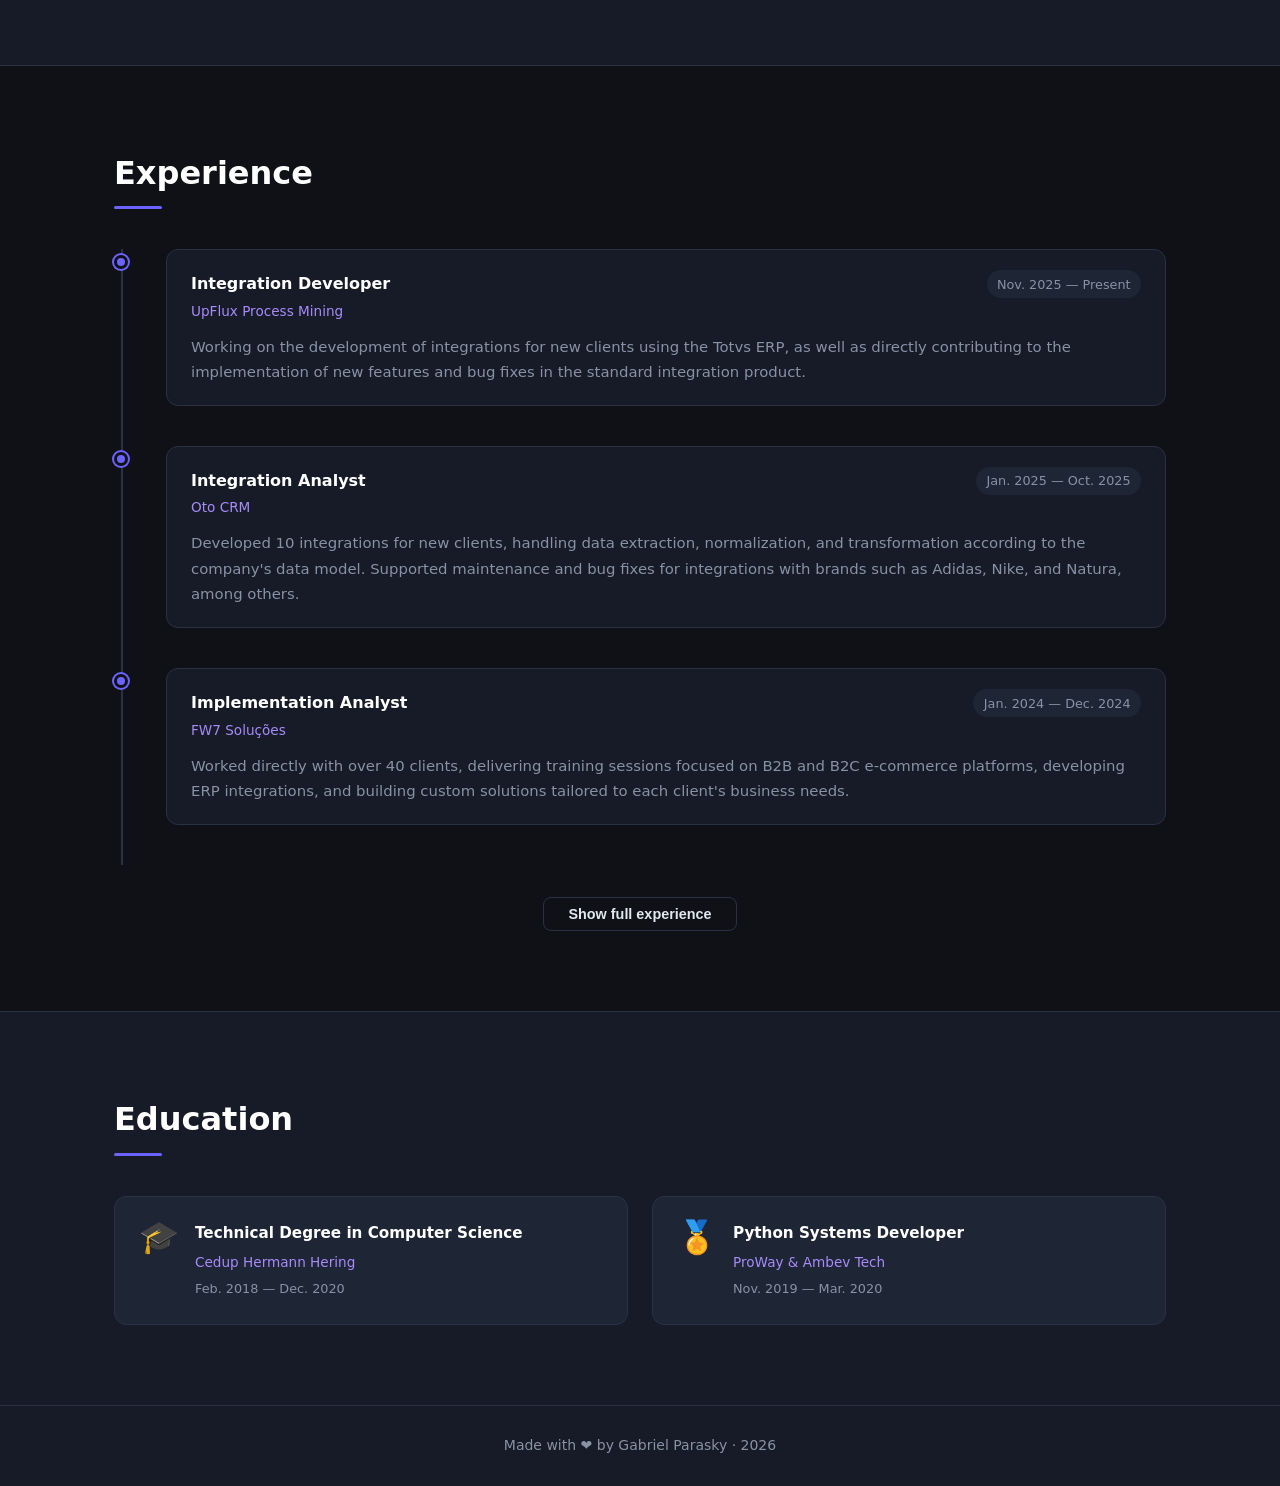
==== commit 7bf6d6a4: "Fixing favicon for the site" ====
--- a/index.html
+++ b/index.html
@@ -9,7 +9,7 @@
   <meta name="description" content="Gabriel Rodrigo Parasky — Backend Developer with 6+ years of experience specializing in data integration, ETL processes, and Python development. Open to new opportunities." />
   <meta name="author" content="Gabriel Rodrigo Parasky" />
   <meta name="robots" content="index, follow" />
-  <meta name="google-site-verification" content="zPst24VnoP1K4fSo1nceCySUo85jEdkOX1s8OXf9bBM" />`
+  <meta name="google-site-verification" content="zPst24VnoP1K4fSo1nceCySUo85jEdkOX1s8OXf9bBM" />
   
   <link rel="canonical" href="https://grparasky.github.io/portfolio-site/" />
 
@@ -17,7 +17,7 @@
   <meta property="og:type"        content="website" />
   <meta property="og:title"       content="Gabriel Parasky — Backend Developer" />
   <meta property="og:description" content="Backend Developer with 6+ years of experience in data integration, ETL and Python. Open to new opportunities." />
-  <meta property="og:url"         content="https://grparasky.github.io/por`tfolio-site/" />
+  <meta property="og:url"         content="https://grparasky.github.io/portfolio-site/" />
   <meta property="og:image" content="https://grparasky.github.io/portfolio-site/img/preview.png" />
 
   <!-- ===== SEO: TWITTER CARD ===== -->
@@ -48,7 +48,7 @@
   }
   </script>
 
-  <link rel="icon" href="data:image/svg+xml,<svg xmlns='http://www.w3.org/2000/svg' viewBox='0 0 100 100'><text y='.9em' font-size='90'>☕</text></svg>" />
+  <link rel="icon" href="data:image/svg+xml,%3Csvg xmlns='http://www.w3.org/2000/svg' viewBox='0 0 100 100'%3E%3Ctext y='.9em' font-size='90'%3E%E2%98%95%3C/text%3E%3C/svg%3E" />
   <link rel="stylesheet" href="style.css" />
 </head>
 <body>
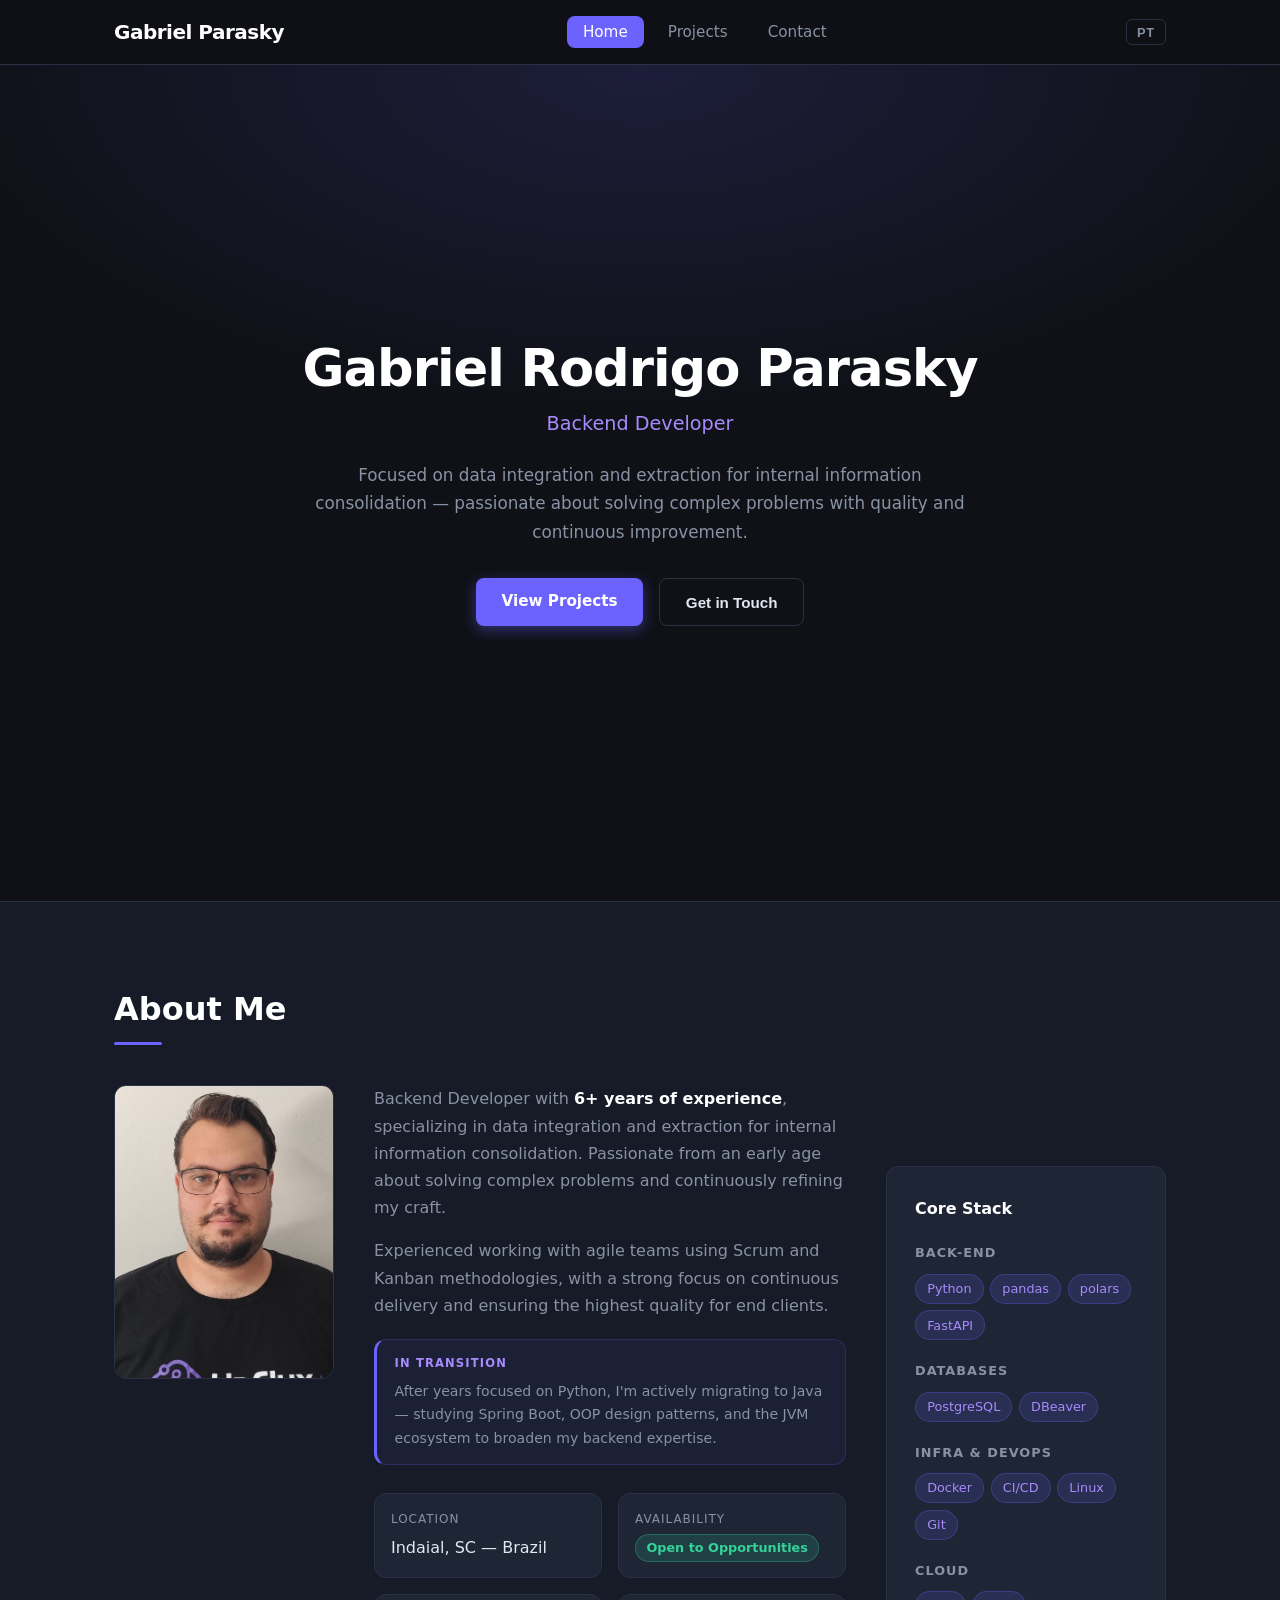
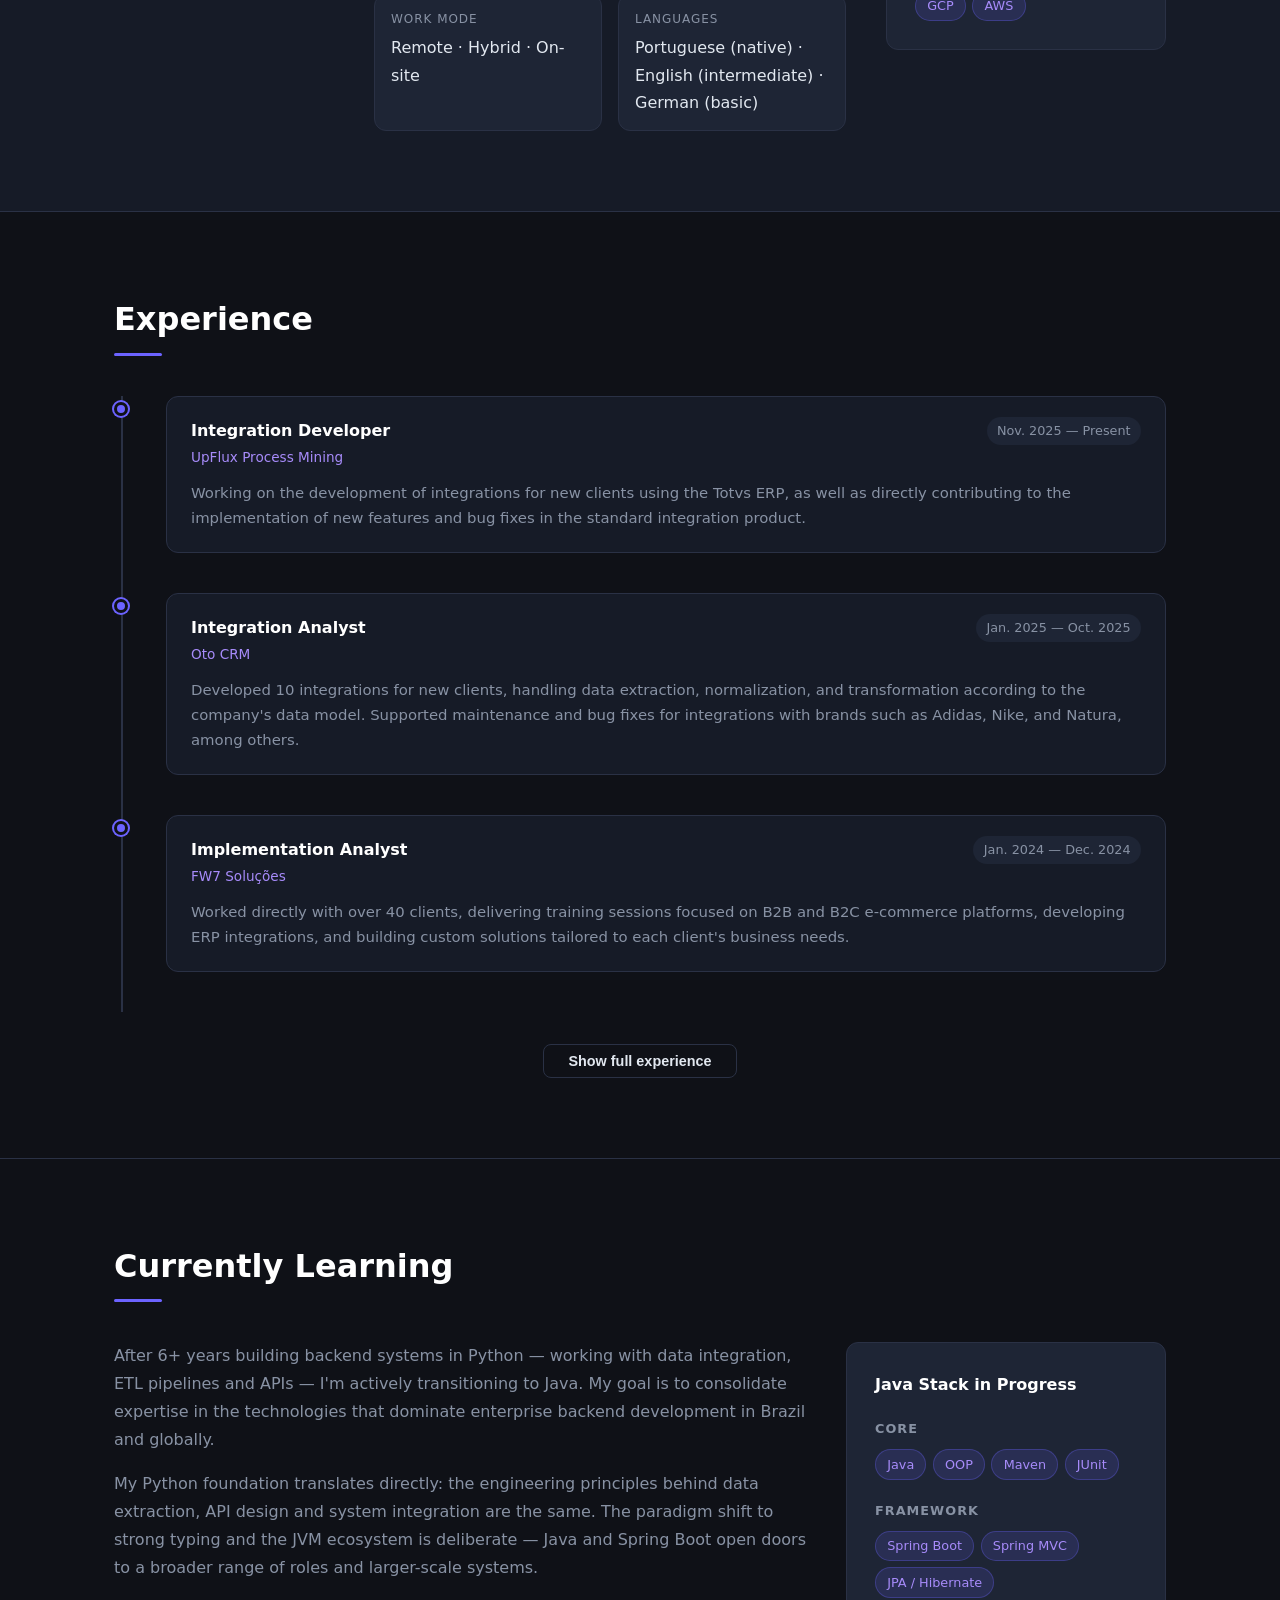
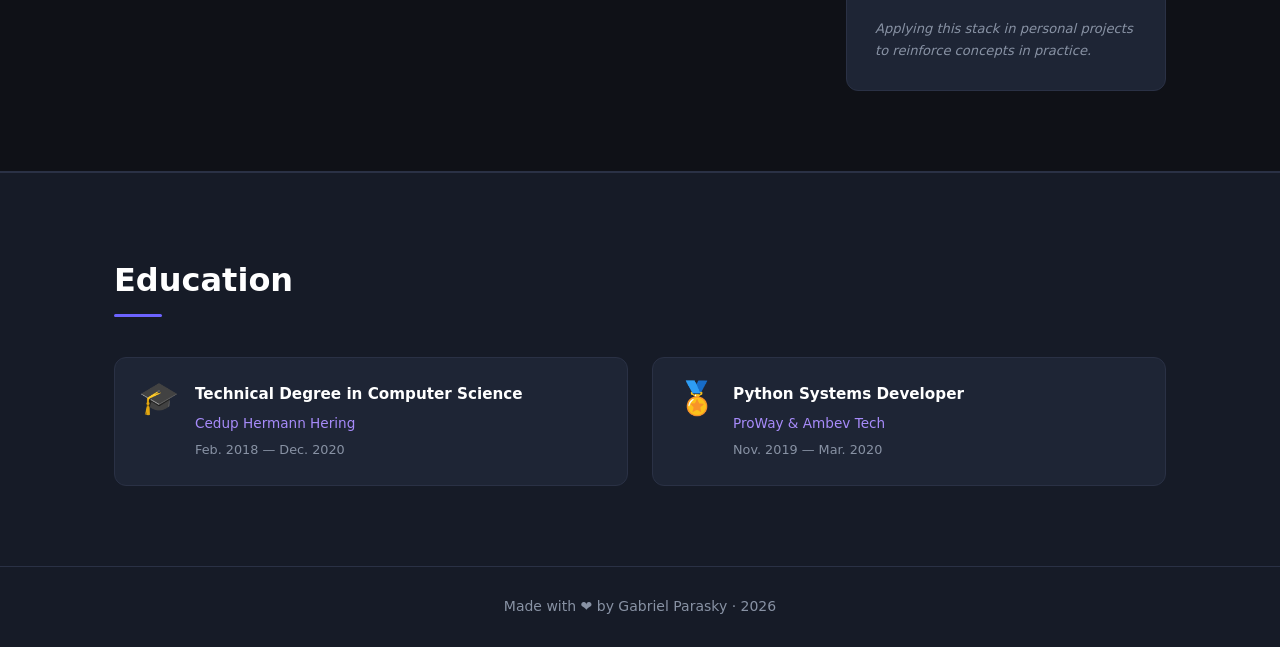
==== commit 8a205c55: "Improving responsiveness and SEO optimization" ====
--- a/index.html
+++ b/index.html
@@ -1,29 +1,30 @@
 <!DOCTYPE html>
-<html lang="en">
+<html lang="en" data-current-page="home">
 <head>
   <meta charset="UTF-8" />
   <meta name="viewport" content="width=device-width, initial-scale=1.0" />
-  <title>Home — GRParasky</title>
+  <title>Gabriel Parasky — Backend Developer | Python &amp; Java</title>
 
   <!-- ===== SEO: META ===== -->
-  <meta name="description" content="Gabriel Rodrigo Parasky — Backend Developer with 6+ years of experience specializing in data integration, ETL processes, and Python development. Open to new opportunities." />
+  <meta name="description" content="Gabriel Rodrigo Parasky — Backend Developer with 6+ years of experience in Python, data integration and ETL. Currently transitioning to Java and Spring Boot. Open to new opportunities." />
   <meta name="author" content="Gabriel Rodrigo Parasky" />
   <meta name="robots" content="index, follow" />
   <meta name="google-site-verification" content="zPst24VnoP1K4fSo1nceCySUo85jEdkOX1s8OXf9bBM" />
-  
-  <link rel="canonical" href="https://grparasky.github.io/portfolio-site/" />
+
+  <link rel="canonical" href="https://gabrielparasky.com.br/" />
 
   <!-- ===== SEO: OPEN GRAPH (LinkedIn, WhatsApp, etc.) ===== -->
   <meta property="og:type"        content="website" />
-  <meta property="og:title"       content="Gabriel Parasky — Backend Developer" />
-  <meta property="og:description" content="Backend Developer with 6+ years of experience in data integration, ETL and Python. Open to new opportunities." />
-  <meta property="og:url"         content="https://grparasky.github.io/portfolio-site/" />
-  <meta property="og:image" content="https://grparasky.github.io/portfolio-site/img/preview.png" />
+  <meta property="og:title"       content="Gabriel Parasky — Backend Developer | Python &amp; Java" />
+  <meta property="og:description" content="Backend Developer with 6+ years of experience in Python, data integration and ETL. Currently transitioning to Java and Spring Boot. Open to new opportunities." />
+  <meta property="og:url"         content="https://gabrielparasky.com.br/" />
+  <meta property="og:image"       content="https://gabrielparasky.com.br/img/preview.png" />
+  <meta property="og:locale"      content="pt_BR" />
 
   <!-- ===== SEO: TWITTER CARD ===== -->
   <meta name="twitter:card"        content="summary" />
-  <meta name="twitter:title"       content="Gabriel Parasky — Backend Developer" />
-  <meta name="twitter:description" content="Backend Developer with 6+ years of experience in data integration, ETL and Python. Open to new opportunities." />
+  <meta name="twitter:title"       content="Gabriel Parasky — Backend Developer | Python &amp; Java" />
+  <meta name="twitter:description" content="Backend Developer with 6+ years of experience in Python, data integration and ETL. Transitioning to Java and Spring Boot." />
 
   <!-- ===== SEO: JSON-LD (rich snippet no Google) ===== -->
   <script type="application/ld+json">
@@ -32,7 +33,7 @@
     "@type": "Person",
     "name": "Gabriel Rodrigo Parasky",
     "jobTitle": "Backend Developer",
-    "url": "https://grparasky.github.io/portfolio-site/",
+    "url": "https://gabrielparasky.com.br/",
     "email": "grparasky@gmail.com",
     "sameAs": [
       "https://www.linkedin.com/in/grparasky/",
@@ -44,7 +45,7 @@
       "addressRegion": "SC",
       "addressCountry": "BR"
     },
-    "knowsAbout": ["Python", "FastAPI", "ETL", "Data Integration", "PostgreSQL", "Docker", "GCP", "AWS"]
+    "knowsAbout": ["Python", "FastAPI", "ETL", "Data Integration", "PostgreSQL", "Docker", "GCP", "AWS", "Java", "Spring Boot"]
   }
   </script>
 
@@ -55,10 +56,10 @@
 
   <header>
     <nav class="navbar">
-      <div class="logo">Gabriel Parasky</div>
+      <a href="index.html" class="logo">Gabriel Parasky</a>
       <ul class="nav-links">
         <li><a class="nav-link active" data-page="home" data-i18n="nav-home">Home</a></li>
-        <li><a class="nav-link" data-page="projects" data-i18n="nav-projects">Projects</a></li>
+        <li><a class="nav-link" href="projects.html" data-i18n="nav-projects">Projects</a></li>
         <li><a class="nav-link" data-page="contact" data-i18n="nav-contact">Contact</a></li>
       </ul>
       <div class="nav-right">
@@ -68,7 +69,7 @@
     </nav>
     <div class="mobile-menu" id="mobileMenu">
       <a class="mobile-link active" data-page="home" data-i18n="nav-home">Home</a>
-      <a class="mobile-link" data-page="projects" data-i18n="nav-projects">Projects</a>
+      <a class="mobile-link" href="projects.html" data-i18n="nav-projects">Projects</a>
       <a class="mobile-link" data-page="contact" data-i18n="nav-contact">Contact</a>
     </div>
   </header>
@@ -82,7 +83,7 @@
         <p class="role" data-i18n="hero-role">Backend Developer</p>
         <p class="tagline" data-i18n="hero-tagline">Focused on data integration and extraction for internal information consolidation — passionate about solving complex problems with quality and continuous improvement.</p>
         <div class="hero-btns">
-          <button class="btn btn-primary" data-goto="projects" data-i18n="hero-btn-projects">View Projects</button>
+          <a href="projects.html" class="btn btn-primary" data-i18n="hero-btn-projects">View Projects</a>
           <button class="btn btn-outline" data-goto="contact" data-i18n="hero-btn-contact">Get in Touch</button>
         </div>
       </div>
@@ -100,6 +101,10 @@
           <div class="about-text fade-up">
             <p data-i18n-html="about-p1">Backend Developer with <strong>6+ years of experience</strong>, specializing in data integration and extraction for internal information consolidation. Passionate from an early age about solving complex problems and continuously refining my craft.</p>
             <p data-i18n="about-p2">Experienced working with agile teams using Scrum and Kanban methodologies, with a strong focus on continuous delivery and ensuring the highest quality for end clients.</p>
+            <div class="transition-callout">
+              <span class="callout-label" data-i18n="callout-label">In Transition</span>
+              <p data-i18n="callout-text">After years focused on Python, I'm actively migrating to Java — studying Spring Boot, OOP design patterns, and the JVM ecosystem to broaden my backend expertise.</p>
+            </div>
             <div class="info-grid">
               <div class="info-item">
                 <span class="info-label" data-i18n="info-location-label">Location</span>
@@ -260,6 +265,44 @@
           <button class="btn btn-outline exp-toggle" id="expToggle" data-i18n="exp-show-more">Show full experience</button>
         </div>
 
+      </div>
+    </section>
+
+    <section class="learning">
+      <div class="container">
+        <h2 class="section-title fade-up" data-i18n="learning-title">Currently Learning</h2>
+        <div class="learning-grid">
+
+          <div class="learning-text fade-up">
+            <p data-i18n="learning-desc">After 6+ years building backend systems in Python — working with data integration, ETL pipelines and APIs — I'm actively transitioning to Java. My goal is to consolidate expertise in the technologies that dominate enterprise backend development in Brazil and globally.</p>
+            <p data-i18n="learning-why">My Python foundation translates directly: the engineering principles behind data extraction, API design and system integration are the same. The paradigm shift to strong typing and the JVM ecosystem is deliberate — Java and Spring Boot open doors to a broader range of roles and larger-scale systems.</p>
+          </div>
+
+          <div class="learning-stack fade-up">
+            <div class="skills-panel">
+              <h3 data-i18n="learning-stack-title">Java Stack in Progress</h3>
+              <div class="skill-group">
+                <h4>Core</h4>
+                <div class="tags">
+                  <span class="tag">Java</span>
+                  <span class="tag">OOP</span>
+                  <span class="tag">Maven</span>
+                  <span class="tag">JUnit</span>
+                </div>
+              </div>
+              <div class="skill-group">
+                <h4>Framework</h4>
+                <div class="tags">
+                  <span class="tag">Spring Boot</span>
+                  <span class="tag">Spring MVC</span>
+                  <span class="tag">JPA / Hibernate</span>
+                </div>
+              </div>
+              <p class="learning-note" data-i18n="learning-note">Applying this stack in personal projects to reinforce concepts in practice.</p>
+            </div>
+          </div>
+
+        </div>
       </div>
     </section>
 
@@ -289,33 +332,6 @@
 
   </main>
 
-  <!-- ===== PROJECTS ===== -->
-  <main id="page-projects" class="page">
-    <div class="container page-wrap">
-      <h2 class="section-title" data-i18n="projects-title">Projects</h2>
-      <p class="page-sub" data-i18n="projects-sub">Featured works and contributions.</p>
-      <div class="projects-grid">
-
-        <a class="project-card featured fade-up" href="https://grparasky.github.io/mrp-drone-site/" target="_blank" rel="noopener">
-          <span class="feat-badge" data-i18n="proj-featured">Featured</span>
-          <img class="proj-preview" src="img/projects/mrp-drone-preview.png" alt="MRP Drone preview" />
-          <div class="proj-header">
-            <img src="https://gabrielparasky.com.br/img/projects/drone%20icon.png" alt="MRP Drone" class="proj-icon-img" />
-            <span class="badge-live" data-i18n="proj-live-status">Live</span>
-          </div>
-          <h3 data-i18n="proj1-title">MRP Drone</h3>
-          <p data-i18n="proj1-desc">Landing page for a drone photography and videography channel. Built as a freelance project, featuring hero, about, portfolio, contact and social sections.</p>
-          <div class="tags">
-            <span class="tag">Vite</span>
-            <span class="tag">React</span>
-            <span class="tag">CSS Modules</span>
-          </div>
-        </a>
-
-      </div>
-    </div>
-  </main>
-
   <!-- ===== CONTACT ===== -->
   <main id="page-contact" class="page">
     <div class="container page-wrap">
@@ -384,10 +400,14 @@
 
   <script src="app.js"></script>
   <script>
-    if (new URLSearchParams(window.location.search).get('lang') === 'pt') {
+    const _params = new URLSearchParams(window.location.search);
+    if (_params.get('lang') === 'pt') {
       if (typeof applyTranslations === 'function' && currentLang === 'en') {
-        applyTranslations('pt')
+        applyTranslations('pt');
       }
+    }
+    if (_params.get('page') === 'contact') {
+      navigate('contact');
     }
   </script>
 </body>
--- a/style.css
+++ b/style.css
@@ -34,6 +34,7 @@
 .container { max-width: 1100px; margin: 0 auto; padding: 0 1.5rem; }
 .page { display: none; flex: 1; }
 .page.active { display: block; }
+main { flex: 1; }
 .page-wrap { padding: 5rem 1.5rem 6rem; max-width: 1100px; margin: 0 auto; }
 .page-sub { color: var(--muted); margin-bottom: 3rem; font-size: 1.05rem; }
 
@@ -276,6 +277,7 @@
 .info-label { font-size: 0.75rem; text-transform: uppercase; letter-spacing: 0.08em; color: var(--muted); }
 .badge-available {
   display: inline-block;
+  align-self: flex-start;
   background: rgba(52,211,153,0.15);
   color: var(--success);
   border: 1px solid rgba(52,211,153,0.3);
@@ -307,6 +309,57 @@
   font-weight: 500;
 }
 
+/* ===== TRANSITION CALLOUT (About section) ===== */
+.transition-callout {
+  display: flex;
+  flex-direction: column;
+  gap: 0.4rem;
+  background: rgba(108,99,255,0.07);
+  border: 1px solid rgba(108,99,255,0.2);
+  border-left: 3px solid var(--accent);
+  border-radius: var(--radius);
+  padding: 0.9rem 1.1rem;
+  margin-top: 1.25rem;
+}
+.callout-label {
+  font-size: 0.72rem;
+  font-weight: 700;
+  text-transform: uppercase;
+  letter-spacing: 0.1em;
+  color: var(--accent2);
+}
+.transition-callout p {
+  color: var(--muted);
+  font-size: 0.88rem;
+  line-height: 1.65;
+  margin: 0;
+}
+
+/* ===== CURRENTLY LEARNING SECTION ===== */
+.learning {
+  padding: 5rem 0;
+  border-top: 1px solid var(--border);
+  border-bottom: 1px solid var(--border);
+}
+.learning-grid {
+  display: grid;
+  grid-template-columns: 1fr 320px;
+  gap: 2.5rem;
+  align-items: start;
+}
+.learning-text p {
+  color: var(--muted);
+  margin-bottom: 1rem;
+  line-height: 1.75;
+}
+.learning-text p:last-child { margin-bottom: 0; }
+.learning-note {
+  font-size: 0.82rem;
+  color: var(--muted);
+  margin-top: 1rem;
+  font-style: italic;
+}
+
 /* ===== EXPERIENCE ===== */
 .experience { padding: 5rem 0; }
 
@@ -334,7 +387,7 @@
   padding-left: 2rem;
 }
 .timeline-extra.open {
-  max-height: 600px;
+  max-height: 1400px;
   opacity: 1;
 }
 
@@ -484,24 +537,6 @@
   cursor: pointer;
 }
 
-.project-card::after {
-  content: '↗ Visit Site';
-  position: absolute;
-  inset: 0;
-  background: rgba(108,99,255,0.08);
-  border-radius: var(--radius);
-  display: flex;
-  align-items: center;
-  justify-content: center;
-  font-size: 0.85rem;
-  font-weight: 700;
-  color: var(--accent2);
-  letter-spacing: 0.05em;
-  opacity: 0;
-  transition: opacity 0.2s;
-  pointer-events: none;
-}
-.project-card:hover::after { opacity: 1; }
 .project-card.featured { border-color: rgba(108,99,255,0.5); background: rgba(108,99,255,0.05); }
 
 .feat-badge {
@@ -525,7 +560,7 @@
 .proj-link {
   font-size: 0.78rem;
   font-weight: 600;
-  padding: 0.3rem 0.7rem;
+  padding: 0.55rem 0.9rem;
   border-radius: 6px;
   background: var(--bg3);
   border: 1px solid var(--border);
@@ -533,10 +568,24 @@
   transition: color 0.2s, border-color 0.2s;
 }
 .proj-link:hover { color: var(--text); border-color: var(--muted); }
+.proj-link.proj-details {
+  background: var(--accent);
+  color: #fff;
+  border-color: var(--accent);
+  box-shadow: 0 3px 10px rgba(108,99,255,0.35);
+}
+.proj-link.proj-details:hover {
+  background: var(--accent2);
+  border-color: var(--accent2);
+  color: #fff;
+  opacity: 1;
+}
 .proj-link.proj-demo { color: var(--accent2); border-color: rgba(108,99,255,0.3); }
 .proj-link.proj-demo:hover { background: rgba(108,99,255,0.15); border-color: var(--accent); }
 
+.project-card h2,
 .project-card h3 { font-size: 1rem; color: #fff; }
+.project-card > a { display: block; }
 .project-card p { color: var(--muted); font-size: 0.9rem; flex: 1; }
 
 /* ===== CONTACT ===== */
@@ -635,7 +684,17 @@
   background: var(--bg2);
 }
 
-/* ===== RESPONSIVE ===== */
+/* ===== RESPONSIVE — TABLET ===== */
+@media (max-width: 960px) and (min-width: 769px) {
+  .about-grid {
+    grid-template-columns: 180px 1fr;
+    grid-template-rows: auto auto;
+  }
+  .about-photo { position: static; max-width: 180px; }
+  .skills-panel { grid-column: 1 / -1; }
+}
+
+/* ===== RESPONSIVE — MOBILE ===== */
 @media (max-width: 768px) {
   .nav-links { display: none; }
   .menu-toggle { display: block; }
@@ -657,5 +716,6 @@
 
   .page-wrap { padding: 3rem 1.25rem 4rem; }
 
-  .about, .experience, .education { padding: 3.5rem 0; }
-}
+  .about, .experience, .education, .learning { padding: 3.5rem 0; }
+  .learning-grid { grid-template-columns: 1fr; }
+}
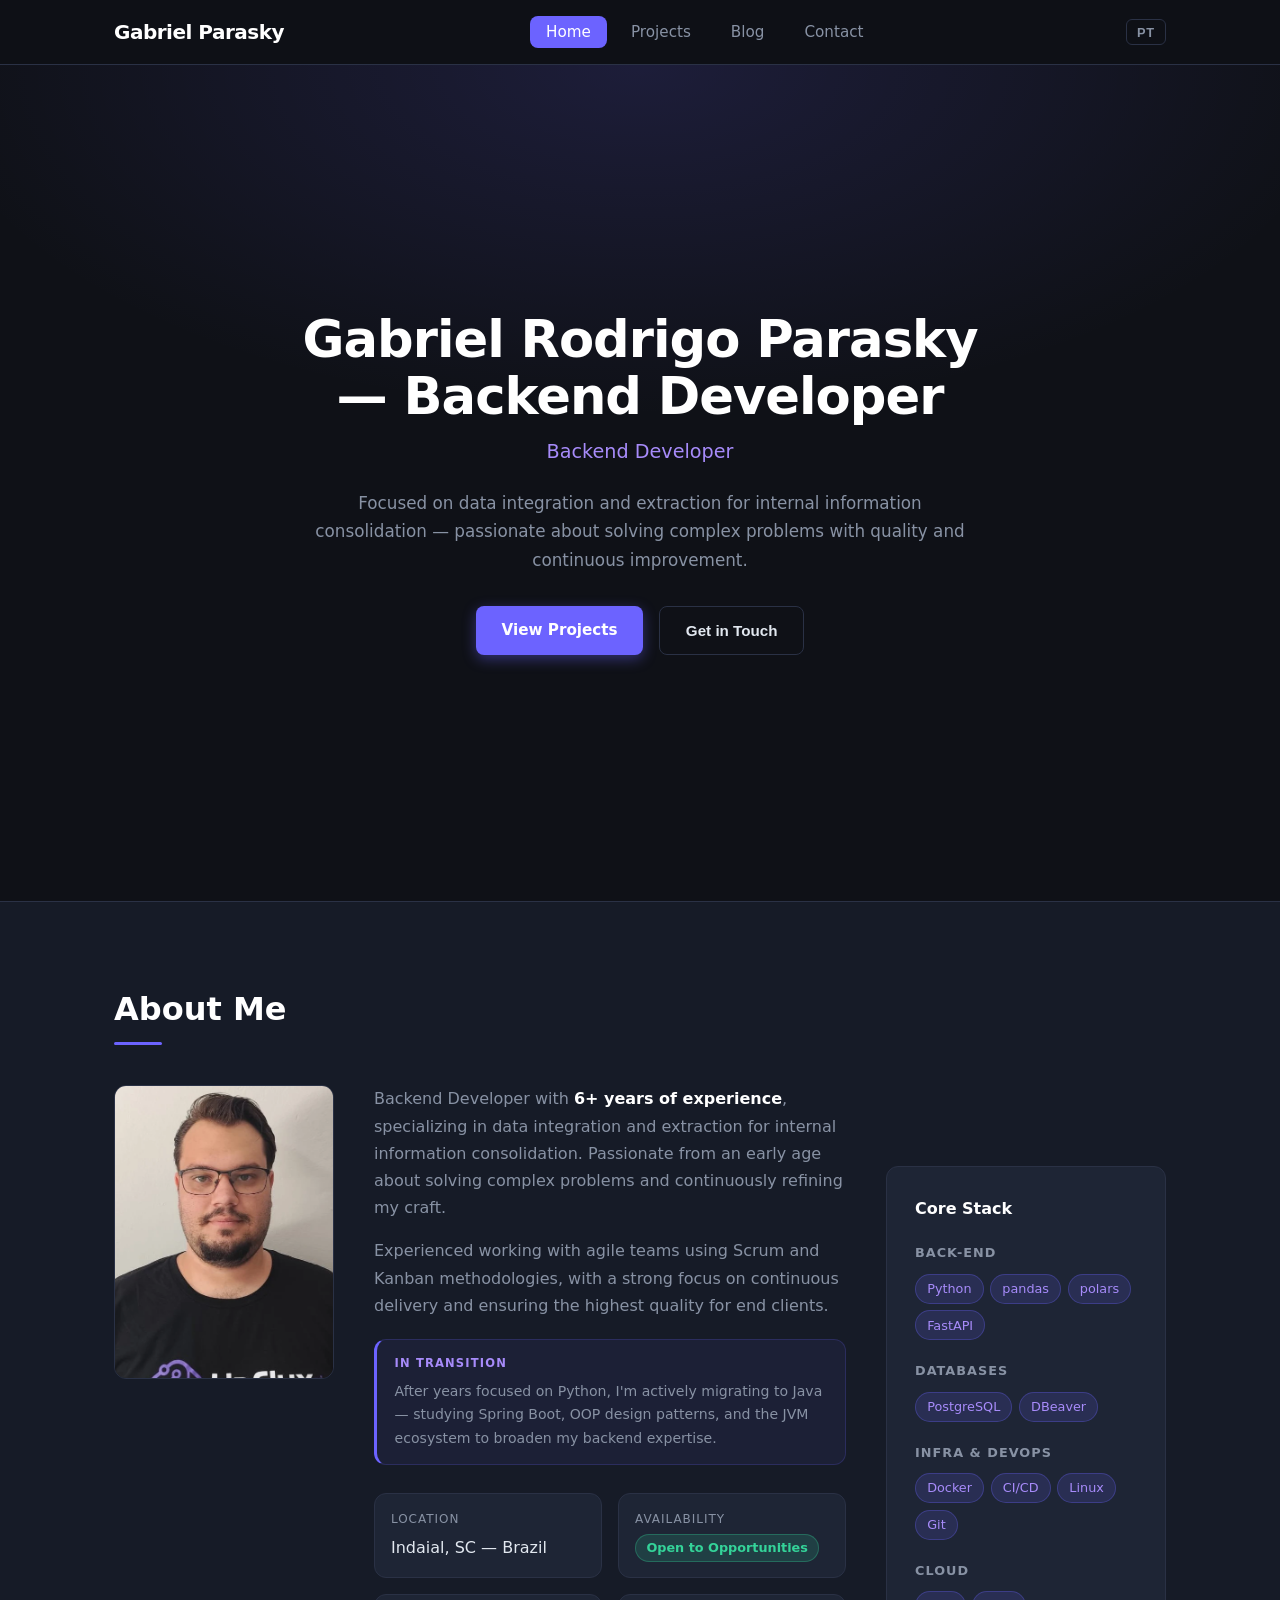
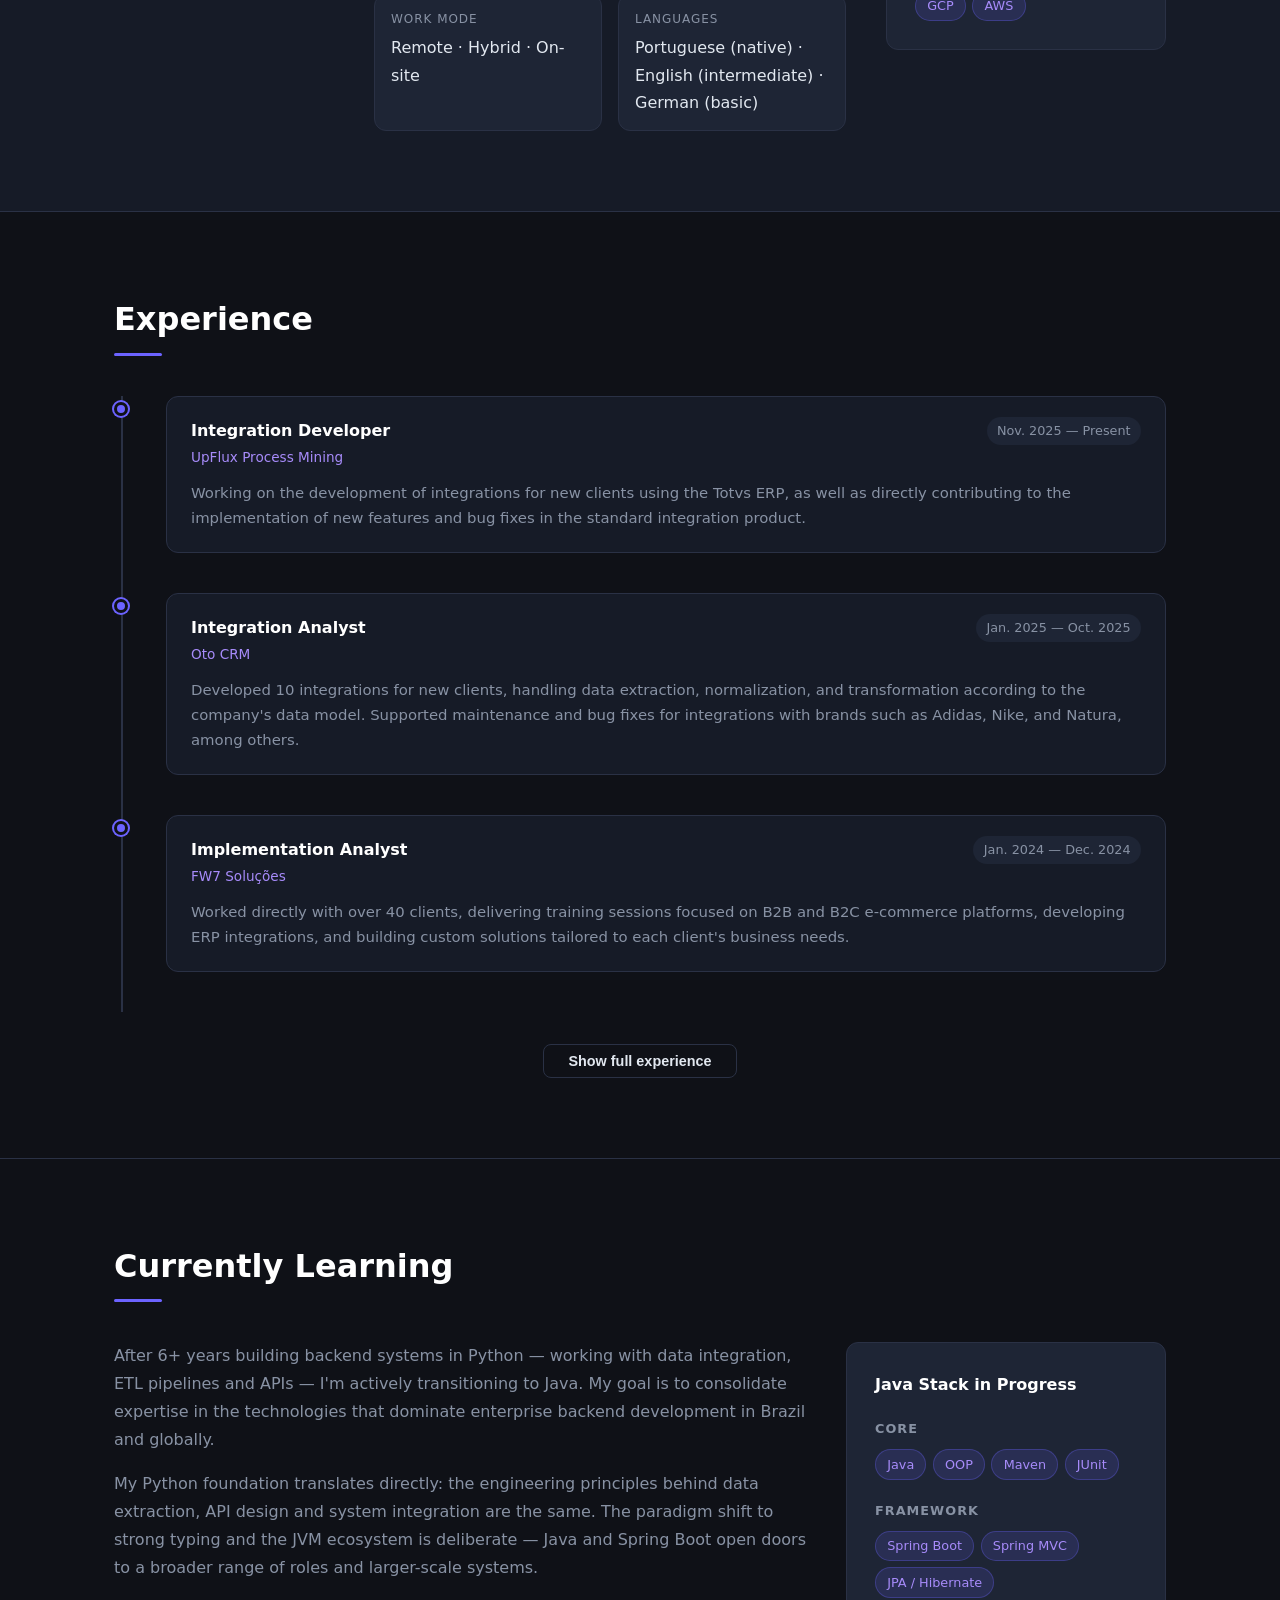
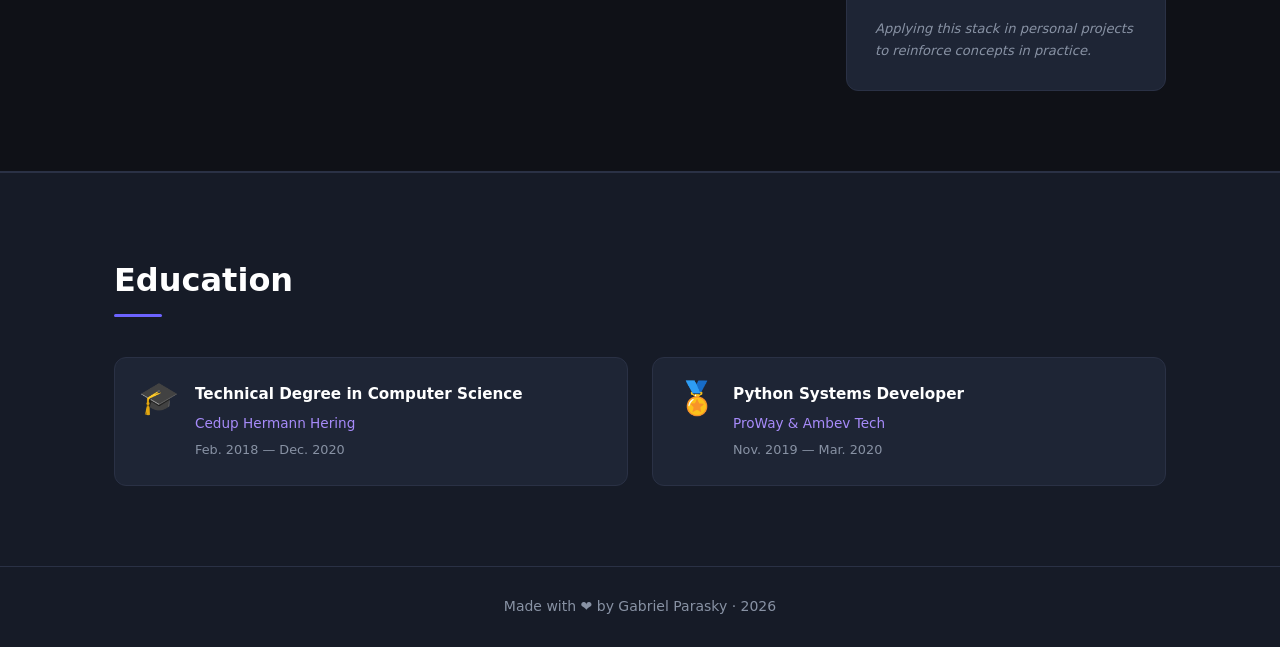
==== commit 18ec4ca8: "feat: Improving SEO in all pages" ====
--- a/index.html
+++ b/index.html
@@ -22,7 +22,8 @@
   <meta property="og:locale"      content="pt_BR" />
 
   <!-- ===== SEO: TWITTER CARD ===== -->
-  <meta name="twitter:card"        content="summary" />
+  <meta name="twitter:card"        content="summary_large_image" />
+  <meta name="twitter:image"       content="https://gabrielparasky.com.br/img/preview.png" />
   <meta name="twitter:title"       content="Gabriel Parasky — Backend Developer | Python &amp; Java" />
   <meta name="twitter:description" content="Backend Developer with 6+ years of experience in Python, data integration and ETL. Transitioning to Java and Spring Boot." />
 
@@ -60,6 +61,7 @@
       <ul class="nav-links">
         <li><a class="nav-link active" data-page="home" data-i18n="nav-home">Home</a></li>
         <li><a class="nav-link" href="projects.html" data-i18n="nav-projects">Projects</a></li>
+        <li><a class="nav-link" href="blog.html" data-i18n="nav-blog">Blog</a></li>
         <li><a class="nav-link" data-page="contact" data-i18n="nav-contact">Contact</a></li>
       </ul>
       <div class="nav-right">
@@ -70,6 +72,7 @@
     <div class="mobile-menu" id="mobileMenu">
       <a class="mobile-link active" data-page="home" data-i18n="nav-home">Home</a>
       <a class="mobile-link" href="projects.html" data-i18n="nav-projects">Projects</a>
+      <a class="mobile-link" href="blog.html" data-i18n="nav-blog">Blog</a>
       <a class="mobile-link" data-page="contact" data-i18n="nav-contact">Contact</a>
     </div>
   </header>
@@ -79,7 +82,7 @@
 
     <section class="hero">
       <div class="hero-content">
-        <h1>Gabriel Rodrigo Parasky</h1>
+        <h1>Gabriel Rodrigo Parasky — Backend Developer</h1>
         <p class="role" data-i18n="hero-role">Backend Developer</p>
         <p class="tagline" data-i18n="hero-tagline">Focused on data integration and extraction for internal information consolidation — passionate about solving complex problems with quality and continuous improvement.</p>
         <div class="hero-btns">
@@ -95,7 +98,7 @@
         <div class="about-grid">
 
           <div class="about-photo fade-up">
-            <img src="img/photo.jpg" alt="Gabriel Parasky" class="profile-photo" />
+            <img src="img/photo.webp" alt="Gabriel Parasky — Backend Developer based in Indaial, SC" class="profile-photo" width="960" height="647" />
           </div>
 
           <div class="about-text fade-up">
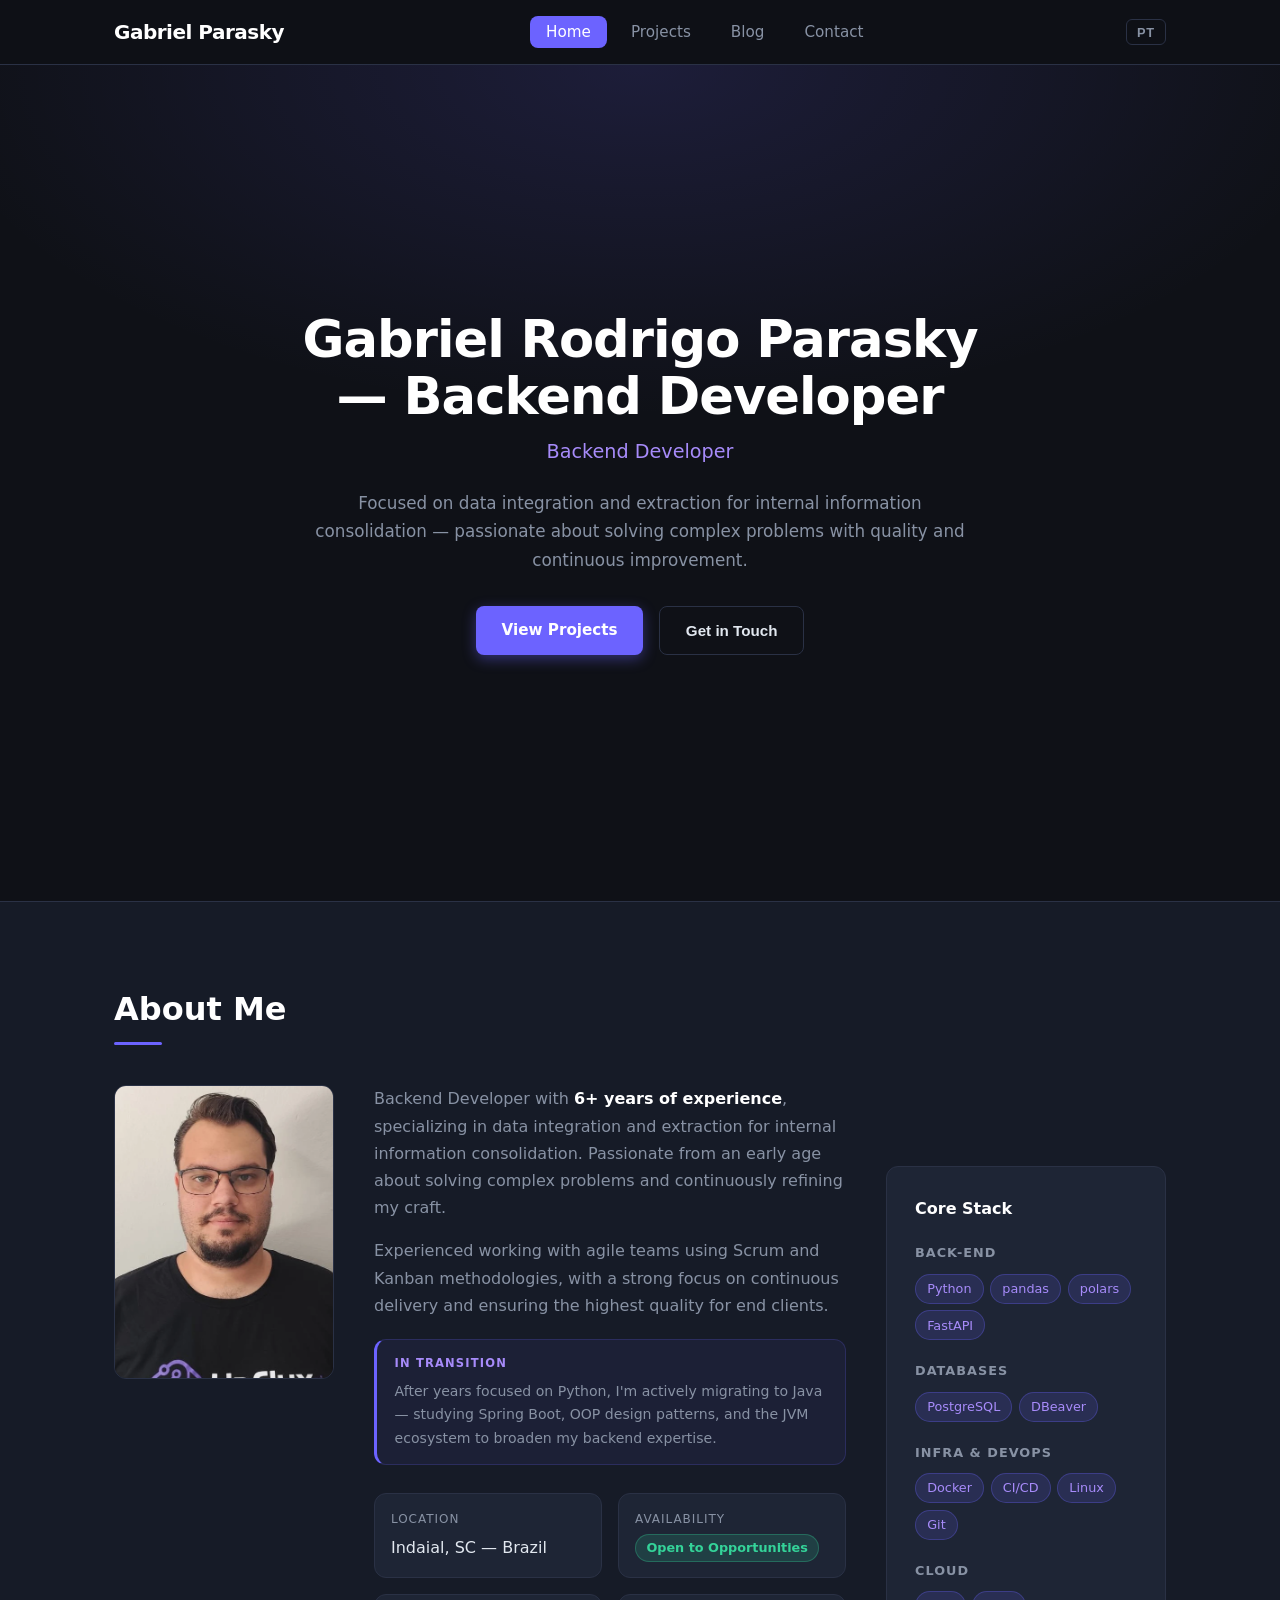
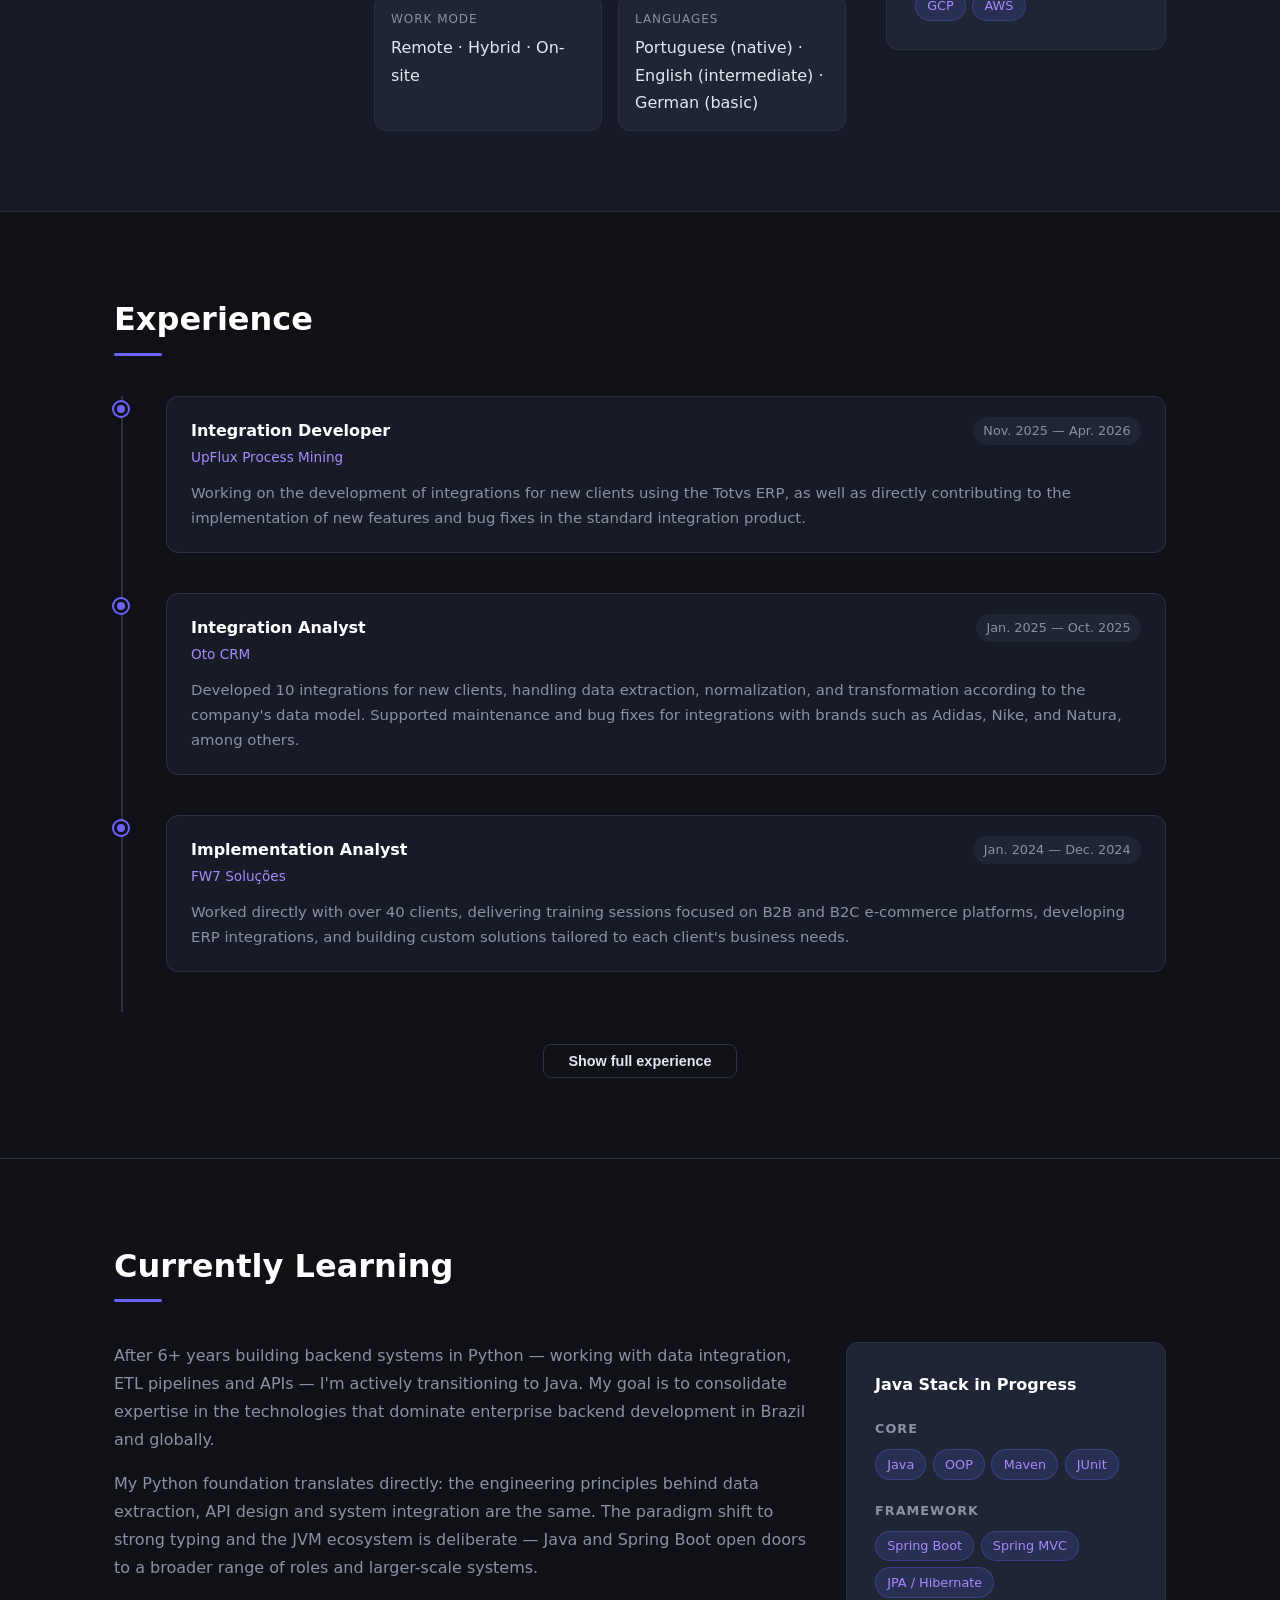
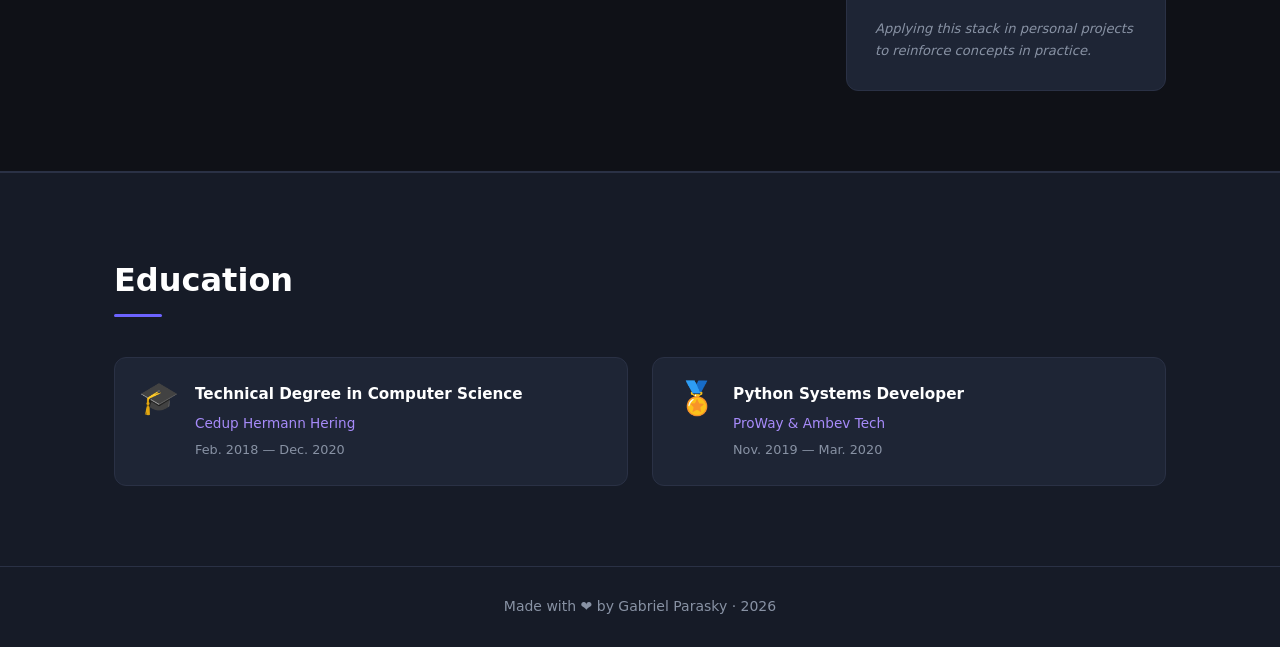
==== commit 02e225a1: "feat: adding final month In UpFlux experience" ====
--- a/index.html
+++ b/index.html
@@ -181,7 +181,7 @@
                   <h3 data-i18n="exp1-role">Integration Developer</h3>
                   <p class="company">UpFlux Process Mining</p>
                 </div>
-                <span class="period" data-i18n="exp1-period">Nov. 2025 — Present</span>
+                <span class="period" data-i18n="exp1-period">Nov. 2025 — Apr. 2026</span>
               </div>
               <p data-i18n="exp1-desc">Working on the development of integrations for new clients using the Totvs ERP, as well as directly contributing to the implementation of new features and bug fixes in the standard integration product.</p>
             </div>
